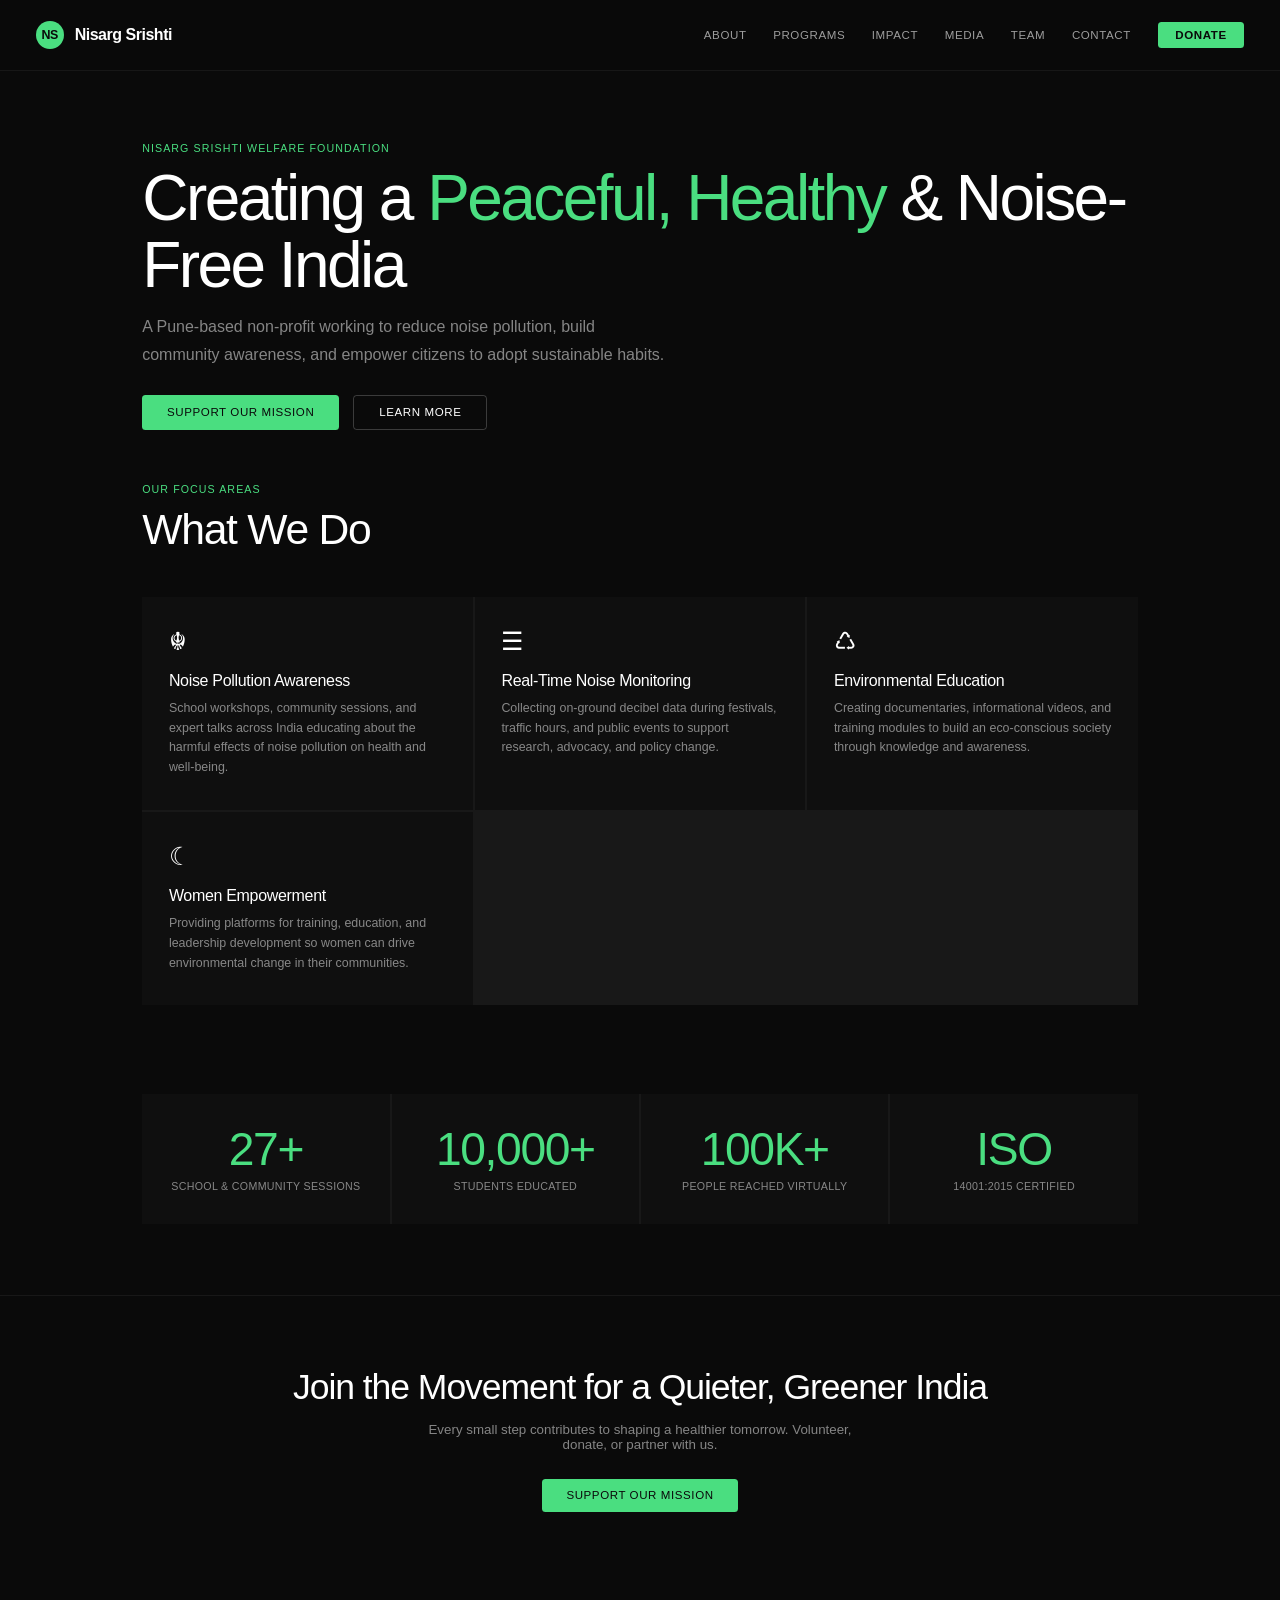
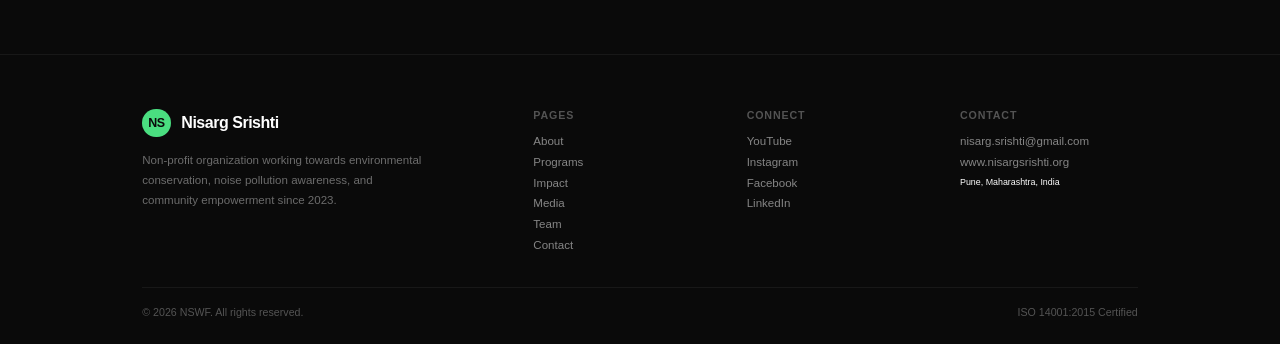
==== index.html @ 13176346 "Add files via upload" ====
<!DOCTYPE html>
<html lang="en">
<head>
<meta charset="utf-8">
<meta name="viewport" content="width=device-width, initial-scale=1, viewport-fit=cover">
<title>Nisarg Srishti Welfare Foundation | Home</title>
<link rel="stylesheet" href="css/style.css">
</head>
<body data-page="index.html">

<header class="header">
  <a href="index.html" class="header__logo">
    <div class="header__logo-icon">NS</div>
    <span>Nisarg Srishti</span>
  </a>
  <button class="header__menu-btn" id="menuToggle">&#9776;</button>
  <nav class="header__nav" id="mainNav">
    <a href="about.html">About</a>
    <a href="programs.html">Programs</a>
    <a href="impact.html">Impact</a>
    <a href="media.html">Media</a>
    <a href="team.html">Team</a>
    <a href="contact.html">Contact</a>
    <a href="https://www.nisargsrishti.org/donate" class="header__donate">Donate</a>
  </nav>
</header>

<main>
  <section class="page-header" style="padding-bottom:4rem;">
    <div class="container">
      <div class="page-header__label">Nisarg Srishti Welfare Foundation</div>
      <h1 class="page-header__title">Creating a <span class="text-green">Peaceful, Healthy</span> &amp; Noise-Free India</h1>
      <p class="page-header__desc" style="font-size:1.8rem;max-width:60rem;">A Pune-based non-profit working to reduce noise pollution, build community awareness, and empower citizens to adopt sustainable habits.</p>
      <div style="margin-top:3rem;display:flex;gap:1.6rem;flex-wrap:wrap;">
        <a href="https://www.nisargsrishti.org/donate" class="btn btn-primary">Support Our Mission</a>
        <a href="about.html" class="btn btn-outline">Learn More</a>
      </div>
    </div>
  </section>

  <section class="section" style="padding-top:2rem;">
    <div class="container">
      <div class="section__header">
        <div class="section__label">Our Focus Areas</div>
        <h2 class="section__title">What We Do</h2>
      </div>
      <div class="grid-2">
        <div class="card">
          <div class="card__icon">&#9772;</div>
          <h3 class="card__title">Noise Pollution Awareness</h3>
          <p class="card__desc">School workshops, community sessions, and expert talks across India educating about the harmful effects of noise pollution on health and well-being.</p>
        </div>
        <div class="card">
          <div class="card__icon">&#9776;</div>
          <h3 class="card__title">Real-Time Noise Monitoring</h3>
          <p class="card__desc">Collecting on-ground decibel data during festivals, traffic hours, and public events to support research, advocacy, and policy change.</p>
        </div>
        <div class="card">
          <div class="card__icon">&#9850;</div>
          <h3 class="card__title">Environmental Education</h3>
          <p class="card__desc">Creating documentaries, informational videos, and training modules to build an eco-conscious society through knowledge and awareness.</p>
        </div>
        <div class="card">
          <div class="card__icon">&#9790;</div>
          <h3 class="card__title">Women Empowerment</h3>
          <p class="card__desc">Providing platforms for training, education, and leadership development so women can drive environmental change in their communities.</p>
        </div>
      </div>
    </div>
  </section>

  <section class="section" style="padding-top:2rem;">
    <div class="container">
      <div class="stats">
        <div class="stat">
          <div class="stat__num">27+</div>
          <div class="stat__label">School &amp; Community Sessions</div>
        </div>
        <div class="stat">
          <div class="stat__num">10,000+</div>
          <div class="stat__label">Students Educated</div>
        </div>
        <div class="stat">
          <div class="stat__num">100K+</div>
          <div class="stat__label">People Reached Virtually</div>
        </div>
        <div class="stat">
          <div class="stat__num">ISO</div>
          <div class="stat__label">14001:2015 Certified</div>
        </div>
      </div>
    </div>
  </section>
</main>

<section class="cta">
  <div class="container">
    <h2 class="cta__title">Join the Movement for a Quieter, Greener India</h2>
    <p class="cta__desc">Every small step contributes to shaping a healthier tomorrow. Volunteer, donate, or partner with us.</p>
    <a href="https://www.nisargsrishti.org/donate" class="btn btn-primary">Support Our Mission</a>
  </div>
</section>

<footer class="footer">
  <div class="container">
    <div class="footer__grid">
      <div>
        <a href="index.html" class="header__logo" style="margin-bottom:0;">
          <div class="header__logo-icon">NS</div>
          <span>Nisarg Srishti</span>
        </a>
        <p class="footer__brand-desc">Non-profit organization working towards environmental conservation, noise pollution awareness, and community empowerment since 2023.</p>
      </div>
      <div>
        <h4 class="footer__heading">Pages</h4>
        <ul class="footer__links">
          <li><a href="about.html">About</a></li>
          <li><a href="programs.html">Programs</a></li>
          <li><a href="impact.html">Impact</a></li>
          <li><a href="media.html">Media</a></li>
          <li><a href="team.html">Team</a></li>
          <li><a href="contact.html">Contact</a></li>
        </ul>
      </div>
      <div>
        <h4 class="footer__heading">Connect</h4>
        <ul class="footer__links">
          <li><a href="https://www.youtube.com/@NisargSrishti" target="_blank">YouTube</a></li>
          <li><a href="https://www.instagram.com/nisargsrishtiwelfarefoundation" target="_blank">Instagram</a></li>
          <li><a href="https://www.facebook.com/people/Nisarg-Srishti-Welfare-Foundation/100095530412930/" target="_blank">Facebook</a></li>
          <li><a href="https://www.linkedin.com/in/nisarg-srishti-welfare-foundation-005600355/" target="_blank">LinkedIn</a></li>
        </ul>
      </div>
      <div>
        <h4 class="footer__heading">Contact</h4>
        <ul class="footer__links">
          <li><a href="mailto:nisarg.srishti@gmail.com">nisarg.srishti@gmail.com</a></li>
          <li><a href="https://www.nisargsrishti.org" target="_blank">www.nisargsrishti.org</a></li>
          <li>Pune, Maharashtra, India</li>
        </ul>
      </div>
    </div>
    <div class="footer__bottom">
      <span>&copy; 2026 NSWF. All rights reserved.</span>
      <span>ISO 14001:2015 Certified</span>
    </div>
  </div>
</footer>

<script src="js/main.js"></script>
</body>
</html>
---- css/style.css ----
*, *::before, *::after { margin: 0; padding: 0; box-sizing: border-box; }
html { background: #0a0a0a; color: #fff; font-family: -apple-system, BlinkMacSystemFont, "Segoe UI", Roboto, Helvetica, Arial, sans-serif; font-size: 10px; scroll-behavior: smooth; }
@media (min-width: 901px) { html { font-size: .6944444444vw; } }
body { background: #0a0a0a; color: #fff; min-height: 100dvh; overflow-x: clip; }

:root {
  --sideMargin: 4rem;
  --headerHeight: 8rem;
  --green: #4ade80;
  --greenDim: #22c55e;
  --bg: #0a0a0a;
  --bg2: #0f0f0f;
  --border: rgba(255,255,255,.06);
}
@media (max-width: 900px) { :root { --sideMargin: 2rem; --headerHeight: 6rem; } }

a { color: inherit; text-decoration: none; }
img { display: block; max-width: 100%; }
ul { list-style: none; }
.container { max-width: 120rem; margin: 0 auto; padding: 0 var(--sideMargin); }

/* Header */
.header { position: fixed; top: 0; left: 0; width: 100%; z-index: 100; height: var(--headerHeight); display: flex; align-items: center; justify-content: space-between; padding: 0 var(--sideMargin); background: rgba(10,10,10,.92); backdrop-filter: blur(12px); -webkit-backdrop-filter: blur(12px); border-bottom: 1px solid var(--border); }
.header__logo { display: flex; align-items: center; gap: 1.2rem; font-size: 1.8rem; font-weight: 600; letter-spacing: -.03em; }
.header__logo-icon { width: 3.2rem; height: 3.2rem; background: var(--green); border-radius: 50%; display: flex; align-items: center; justify-content: center; color: var(--bg); font-weight: 700; font-size: 1.4rem; flex-shrink: 0; }
.header__nav { display: flex; align-items: center; gap: 3rem; }
.header__nav a { font-size: 1.3rem; letter-spacing: .05em; text-transform: uppercase; color: rgba(255,255,255,.6); transition: color .3s; position: relative; }
.header__nav a:hover { color: #fff; }
.header__nav a.active { color: var(--green); }
.header__donate { background: var(--green); color: var(--bg) !important; padding: .8rem 2rem; border-radius: .4rem; font-weight: 600; }
.header__donate:hover { opacity: .85; color: var(--bg) !important; }
.header__menu-btn { display: none; background: none; border: none; color: #fff; font-size: 2.8rem; cursor: pointer; line-height: 1; padding: .4rem; }
@media (max-width: 900px) {
  .header__nav { display: none; position: fixed; top: var(--headerHeight); left: 0; width: 100%; background: rgba(10,10,10,.98); padding: 2rem var(--sideMargin); flex-direction: column; align-items: flex-start; gap: 2rem; }
  .header__nav.open { display: flex; }
  .header__menu-btn { display: block; }
}

/* Page Header */
.page-header { padding: calc(var(--headerHeight) + 8rem) 0 6rem; }
.page-header__label { font-size: 1.2rem; letter-spacing: .1em; text-transform: uppercase; color: var(--green); margin-bottom: 1.2rem; }
.page-header__title { font-size: clamp(3.6rem, 6vw, 7.2rem); font-weight: 300; letter-spacing: -.04em; line-height: 1.05; margin-bottom: 1.6rem; }
.page-header__desc { font-size: 1.6rem; line-height: 1.7; color: rgba(255,255,255,.5); max-width: 56rem; font-weight: 300; }

/* Sections */
.section { padding: 8rem 0; }
.section__header { margin-bottom: 5rem; }
.section__label { font-size: 1.2rem; letter-spacing: .1em; text-transform: uppercase; color: var(--green); margin-bottom: 1.2rem; }
.section__title { font-size: clamp(2.8rem, 4vw, 4.8rem); font-weight: 300; letter-spacing: -.03em; line-height: 1.1; margin-bottom: 1.6rem; }
.section__desc { font-size: 1.5rem; line-height: 1.7; color: rgba(255,255,255,.5); max-width: 56rem; font-weight: 300; }

/* Buttons */
.btn { display: inline-flex; align-items: center; gap: .8rem; padding: 1.2rem 2.8rem; border-radius: .4rem; font-size: 1.3rem; font-weight: 500; letter-spacing: .05em; text-transform: uppercase; border: none; cursor: pointer; transition: all .3s; }
.btn-primary { background: var(--green); color: var(--bg); }
.btn-primary:hover { opacity: .85; }
.btn-outline { background: transparent; color: #fff; border: 1px solid rgba(255,255,255,.2); }
.btn-outline:hover { border-color: #fff; }

/* Grids */
.grid-2 { display: grid; grid-template-columns: repeat(auto-fit, minmax(32rem, 1fr)); gap: 2px; background: var(--border); }
.grid-3 { display: grid; grid-template-columns: repeat(auto-fit, minmax(28rem, 1fr)); gap: 2px; background: var(--border); }
.grid-4 { display: grid; grid-template-columns: repeat(auto-fill, minmax(22rem, 1fr)); gap: 2px; background: var(--border); }

.card { background: var(--bg2); padding: 3.6rem 3rem; transition: background .3s; }
.card:hover { background: #161616; }
.card__num { font-size: 1.2rem; letter-spacing: .1em; color: rgba(255,255,255,.2); margin-bottom: 1.6rem; }
.card__icon { font-size: 2.8rem; margin-bottom: 2rem; line-height: 1; }
.card__title { font-size: 1.8rem; font-weight: 500; margin-bottom: 1rem; letter-spacing: -.02em; }
.card__desc { font-size: 1.4rem; line-height: 1.6; color: rgba(255,255,255,.5); font-weight: 300; }

/* Footer */
.footer { padding: 6rem 0 3rem; border-top: 1px solid var(--border); margin-top: 8rem; }
.footer__grid { display: grid; grid-template-columns: 2fr 1fr 1fr 1fr; gap: 4rem; margin-bottom: 4rem; }
.footer__brand-desc { font-size: 1.3rem; line-height: 1.7; color: rgba(255,255,255,.4); max-width: 32rem; margin-top: 1.6rem; font-weight: 300; }
.footer__heading { font-size: 1.2rem; letter-spacing: .08em; text-transform: uppercase; color: rgba(255,255,255,.3); margin-bottom: 1.6rem; }
.footer__links { display: flex; flex-direction: column; gap: 1rem; }
.footer__links a { font-size: 1.3rem; color: rgba(255,255,255,.5); transition: color .3s; }
.footer__links a:hover { color: #fff; }
.footer__bottom { border-top: 1px solid var(--border); padding-top: 2rem; display: flex; justify-content: space-between; align-items: center; font-size: 1.2rem; color: rgba(255,255,255,.3); flex-wrap: wrap; gap: 1rem; }
@media (max-width: 900px) { .footer__grid { grid-template-columns: 1fr 1fr; gap: 3rem; } }

/* Stats */
.stats { display: grid; grid-template-columns: repeat(auto-fit, minmax(16rem, 1fr)); gap: 2px; background: var(--border); }
.stat { background: var(--bg2); padding: 3.6rem 2rem; text-align: center; }
.stat__num { font-size: clamp(3.2rem, 4vw, 5.2rem); font-weight: 300; letter-spacing: -.03em; color: var(--green); line-height: 1; margin-bottom: .8rem; }
.stat__label { font-size: 1.2rem; color: rgba(255,255,255,.5); letter-spacing: .03em; text-transform: uppercase; }

/* Timeline */
.timeline { display: grid; gap: 2px; background: var(--border); }
.tl-item { background: var(--bg2); padding: 2.8rem 3rem; display: grid; grid-template-columns: 14rem 1fr; gap: 2rem; align-items: start; }
.tl-item__date { font-size: 1.2rem; letter-spacing: .08em; text-transform: uppercase; color: var(--green); padding-top: .4rem; }
.tl-item__title { font-size: 1.6rem; font-weight: 500; margin-bottom: .6rem; }
.tl-item__desc { font-size: 1.4rem; line-height: 1.6; color: rgba(255,255,255,.5); font-weight: 300; }
@media (max-width: 900px) { .tl-item { grid-template-columns: 1fr; gap: .8rem; } }

/* Team */
.team-card { background: var(--bg2); padding: 3rem 2rem; text-align: center; transition: background .3s; }
.team-card:hover { background: #161616; }
.team-card__avatar { width: 9rem; height: 9rem; border-radius: 50%; object-fit: cover; margin: 0 auto 1.6rem; display: block; background: #1a1a1a; }
.team-card__name { font-size: 1.5rem; font-weight: 500; margin-bottom: .4rem; }
.team-card__role { font-size: 1.2rem; color: rgba(255,255,255,.4); }

/* Gallery */
.gallery { display: grid; grid-template-columns: repeat(auto-fill, minmax(28rem, 1fr)); gap: .4rem; }
.gallery img { width: 100%; aspect-ratio: 16/10; object-fit: cover; transition: opacity .3s; cursor: pointer; }
.gallery img:hover { opacity: .8; }

/* Media coverage */
.media-card { background: var(--bg2); padding: 3rem; }
.media-card__outlet { font-size: 1.1rem; letter-spacing: .1em; text-transform: uppercase; color: var(--green); margin-bottom: .8rem; }
.media-card__title { font-size: 1.6rem; font-weight: 500; margin-bottom: .8rem; }
.media-card__desc { font-size: 1.3rem; line-height: 1.6; color: rgba(255,255,255,.5); font-weight: 300; }

/* CTA */
.cta { padding: 8rem 0; text-align: center; border-top: 1px solid var(--border); }
.cta__title { font-size: clamp(2.4rem, 3.5vw, 4rem); font-weight: 300; letter-spacing: -.03em; margin-bottom: 1.6rem; }
.cta__desc { font-size: 1.5rem; color: rgba(255,255,255,.5); max-width: 48rem; margin: 0 auto 3rem; font-weight: 300; }

/* Partners */
.partners { display: flex; flex-wrap: wrap; gap: 2px; background: var(--border); }
.partner { background: var(--bg2); padding: 2.8rem 3rem; flex: 1; min-width: 20rem; text-align: center; }
.partner__name { font-size: 1.5rem; font-weight: 500; }
.partner__type { font-size: 1.2rem; color: rgba(255,255,255,.4); margin-top: .6rem; }

/* Content page */
.content-wrap { max-width: 80rem; }
.content-wrap p { font-size: 1.5rem; line-height: 1.8; color: rgba(255,255,255,.6); margin-bottom: 1.6rem; font-weight: 300; }
.content-wrap h3 { font-size: 2rem; font-weight: 500; margin: 3rem 0 1rem; letter-spacing: -.02em; }
.content-wrap ul { margin: 1.6rem 0; padding-left: 2rem; }
.content-wrap ul li { font-size: 1.5rem; line-height: 1.8; color: rgba(255,255,255,.6); font-weight: 300; list-style: disc; }

/* Contact */
.contact-grid { display: grid; grid-template-columns: 1fr 1fr; gap: 4rem; }
.contact-info__item { margin-bottom: 3rem; }
.contact-info__label { font-size: 1.2rem; letter-spacing: .08em; text-transform: uppercase; color: rgba(255,255,255,.3); margin-bottom: .8rem; }
.contact-info__value { font-size: 1.6rem; font-weight: 400; }
.contact-info__value a { color: var(--green); }
.contact-form { display: flex; flex-direction: column; gap: 2rem; }
.contact-form input, .contact-form textarea { background: var(--bg2); border: 1px solid var(--border); padding: 1.4rem 1.6rem; font-size: 1.4rem; color: #fff; border-radius: .4rem; font-family: inherit; }
.contact-form input:focus, .contact-form textarea:focus { outline: none; border-color: var(--green); }
.contact-form textarea { min-height: 16rem; resize: vertical; }
@media (max-width: 900px) { .contact-grid { grid-template-columns: 1fr; } }

/* Utility */
.text-green { color: var(--green); }
.mt-4 { margin-top: 4rem; }
.mb-4 { margin-bottom: 4rem; }
</style>
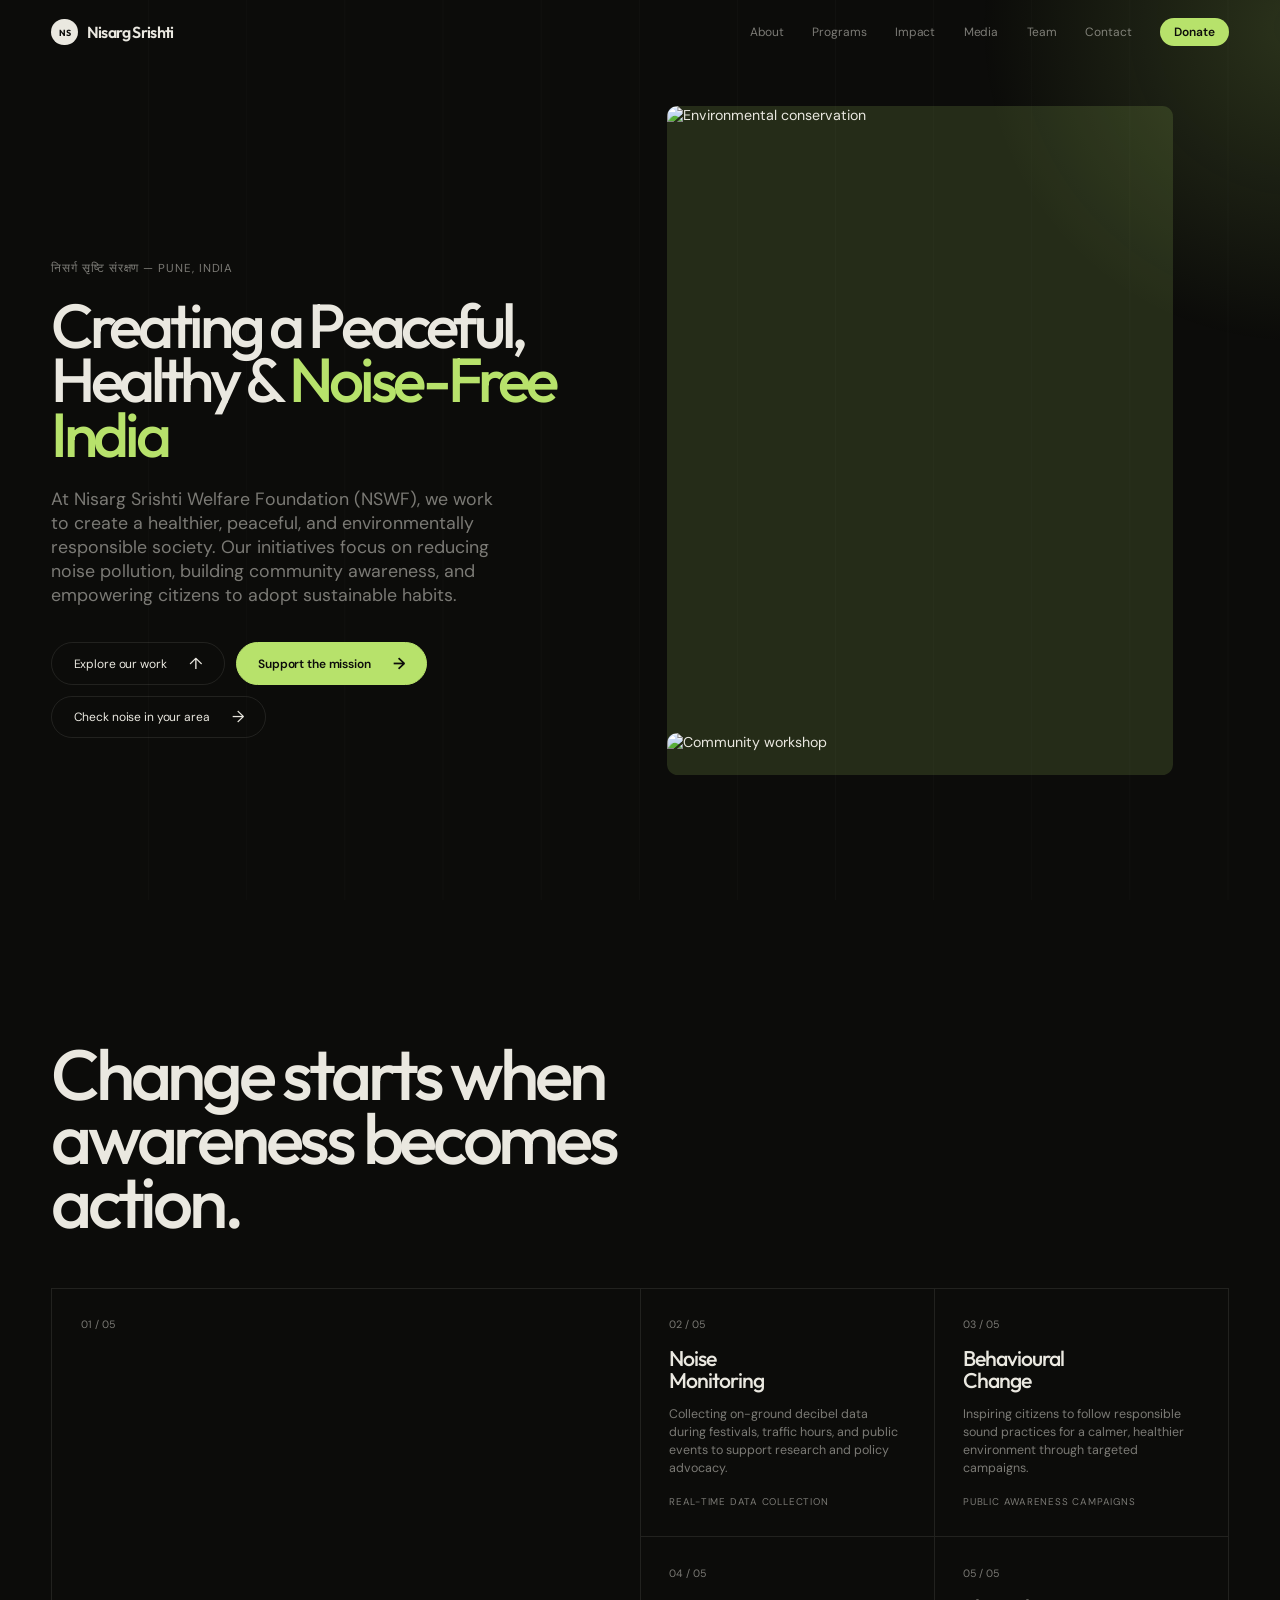
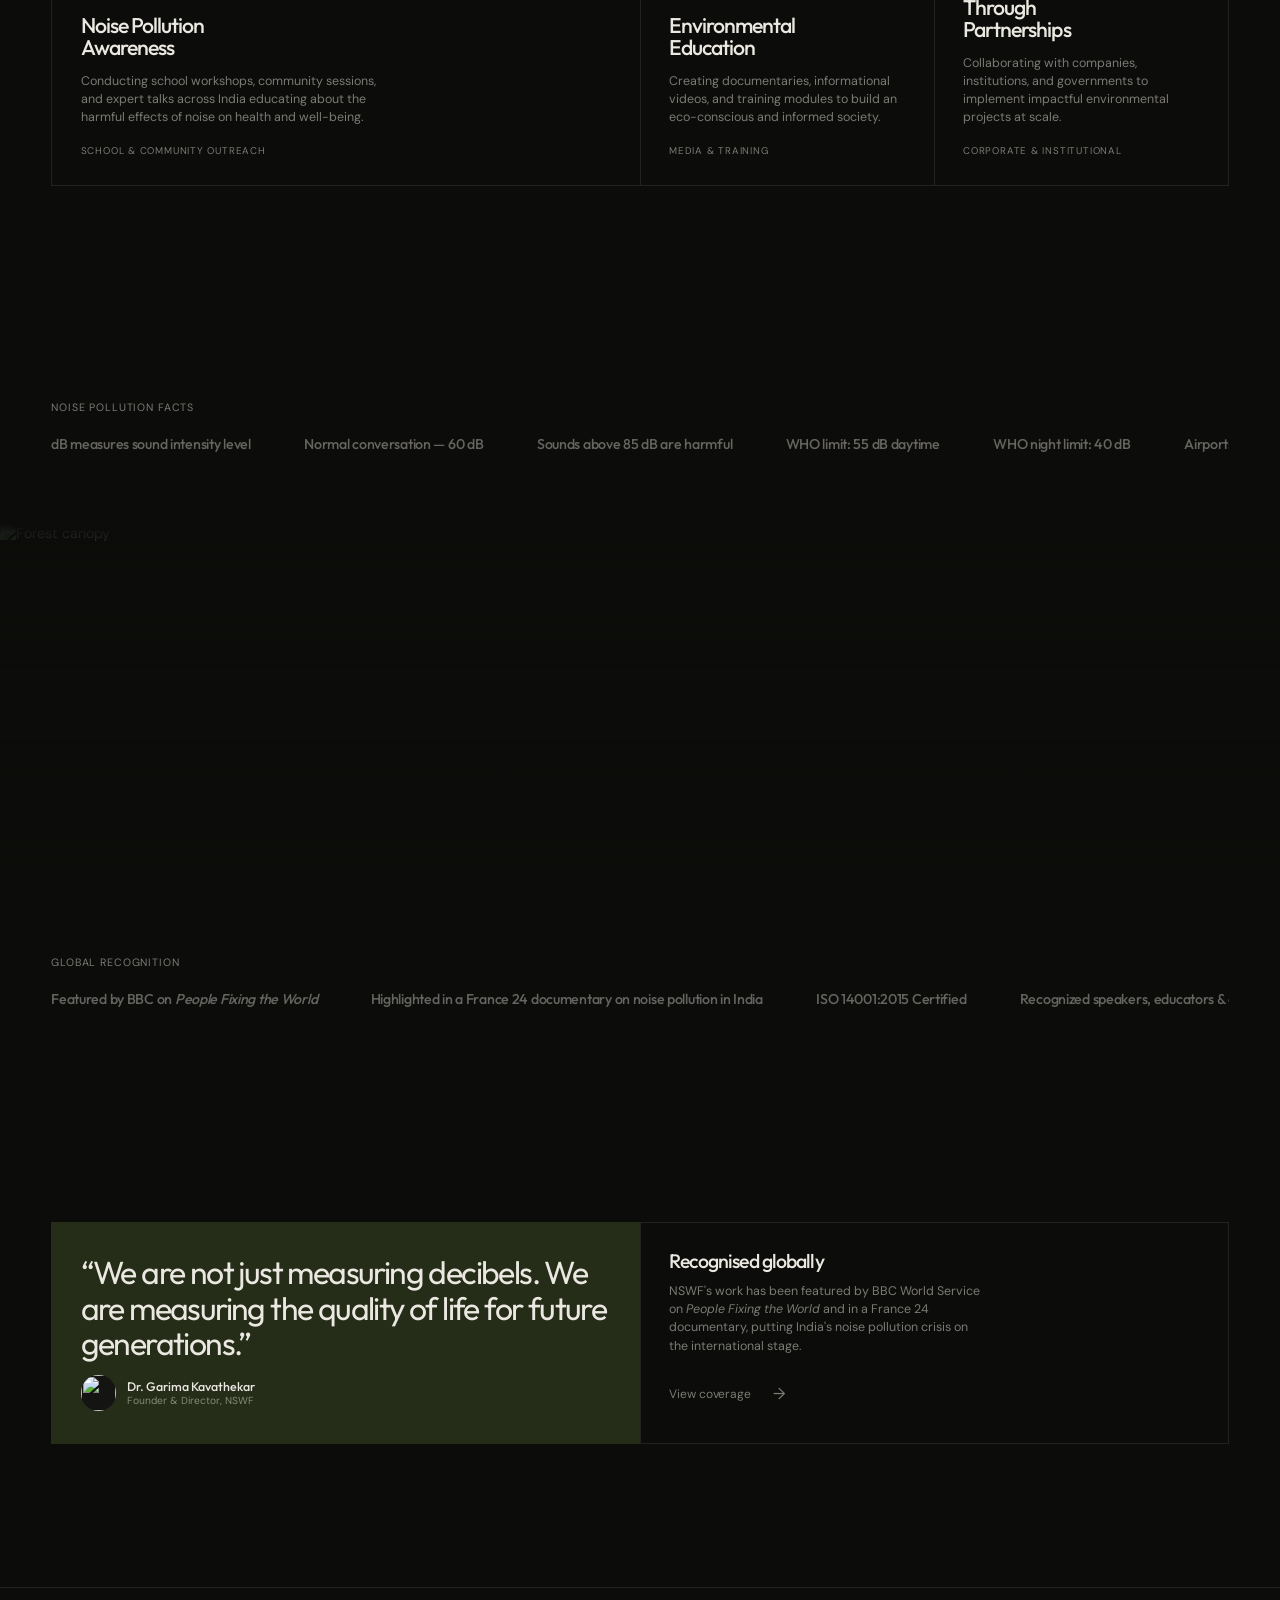
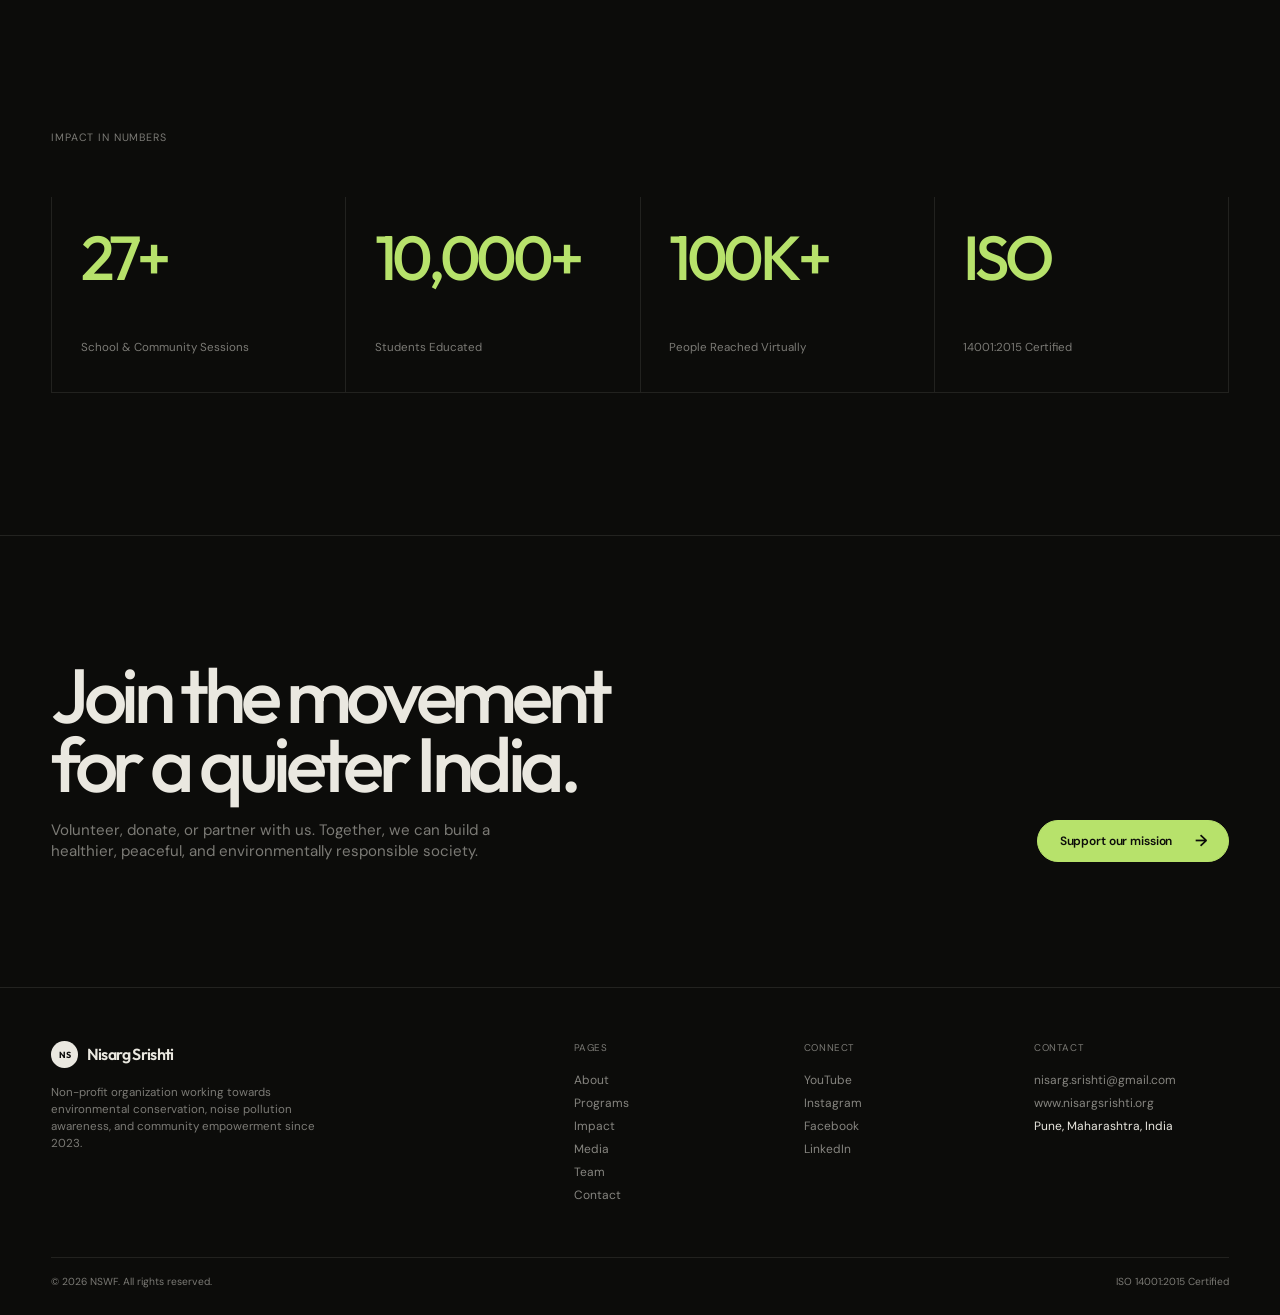
==== commit 9cf03ec2: "Add files via upload" ====
--- a/index.html
+++ b/index.html
@@ -3,18 +3,26 @@
 <head>
 <meta charset="utf-8">
 <meta name="viewport" content="width=device-width, initial-scale=1, viewport-fit=cover">
-<title>Nisarg Srishti Welfare Foundation | Home</title>
+<title>Nisarg Srishti Welfare Foundation | Environmental NGO, Pune</title>
+<meta name="description" content="Nisarg Srishti Welfare Foundation (NSWF) is a Pune-based NGO working on noise pollution awareness, environmental education, and community empowerment since 2023.">
+<meta property="og:title" content="Nisarg Srishti Welfare Foundation">
+<meta property="og:description" content="Building a quieter, healthier, and more sustainable India through awareness and community action.">
+<meta property="og:type" content="website">
+<meta property="og:url" content="https://www.nisargsrishti.org">
+<link rel="canonical" href="https://www.nisargsrishti.org">
+<link rel="icon" href="https://static.wixstatic.com/media/6ac590_f351625d501a41e4bb084857d1bbfb4f~mv2.jpeg/v1/fill/w_32,h_32,lg_1,usm_0.66_1.00_0.01/favicon.jpeg">
+<link rel="apple-touch-icon" href="https://static.wixstatic.com/media/6ac590_f351625d501a41e4bb084857d1bbfb4f~mv2.jpeg/v1/fill/w_180,h_180,lg_1,usm_0.66_1.00_0.01/favicon.jpeg">
 <link rel="stylesheet" href="css/style.css">
 </head>
 <body data-page="index.html">
 
-<header class="header">
-  <a href="index.html" class="header__logo">
-    <div class="header__logo-icon">NS</div>
+<header class="header" role="banner">
+  <a href="index.html" class="header__logo" aria-label="NSWF Home">
+    <div class="header__logo-icon" aria-hidden="true">NS</div>
     <span>Nisarg Srishti</span>
   </a>
-  <button class="header__menu-btn" id="menuToggle">&#9776;</button>
-  <nav class="header__nav" id="mainNav">
+  <button class="header__menu-btn" id="menuToggle" aria-expanded="false" aria-label="Toggle menu">Menu</button>
+  <nav class="header__nav" id="mainNav" role="navigation">
     <a href="about.html">About</a>
     <a href="programs.html">Programs</a>
     <a href="impact.html">Impact</a>
@@ -26,51 +34,138 @@
 </header>
 
 <main>
-  <section class="page-header" style="padding-bottom:4rem;">
-    <div class="container">
-      <div class="page-header__label">Nisarg Srishti Welfare Foundation</div>
-      <h1 class="page-header__title">Creating a <span class="text-green">Peaceful, Healthy</span> &amp; Noise-Free India</h1>
-      <p class="page-header__desc" style="font-size:1.8rem;max-width:60rem;">A Pune-based non-profit working to reduce noise pollution, build community awareness, and empower citizens to adopt sustainable habits.</p>
-      <div style="margin-top:3rem;display:flex;gap:1.6rem;flex-wrap:wrap;">
-        <a href="https://www.nisargsrishti.org/donate" class="btn btn-primary">Support Our Mission</a>
-        <a href="about.html" class="btn btn-outline">Learn More</a>
-      </div>
-    </div>
-  </section>
-
-  <section class="section" style="padding-top:2rem;">
+  <section class="hero">
+    <div class="hero__visual-glow" aria-hidden="true"></div>
+    <div class="container">
+      <div class="hero__content">
+        <div class="hero__label">&#2344;&#2367;&#2360;&#2352;&#2381;&#2327; &#2360;&#2371;&#2359;&#2381;&#2335;&#2367; &#2360;&#2306;&#2352;&#2325;&#2381;&#2359;&#2339; &mdash; Pune, India</div>
+        <h1 class="hero__title">Creating a Peaceful,<br>Healthy &amp; <span class="text-green">Noise-Free India</span></h1>
+        <p class="hero__desc">At Nisarg Srishti Welfare Foundation (NSWF), we work to create a healthier, peaceful, and environmentally responsible society. Our initiatives focus on reducing noise pollution, building community awareness, and empowering citizens to adopt sustainable habits.</p>
+        <div class="hero__actions">
+          <a href="about.html" class="btn btn-outline">Explore our work <span aria-hidden="true">&uarr;</span></a>
+          <a href="https://www.nisargsrishti.org/donate" class="btn btn-primary magnetic">Support the mission <span aria-hidden="true">&rarr;</span></a>
+          <a href="https://youlean.co/online-loudness-meter/" target="_blank" rel="noopener noreferrer" class="btn btn-outline">Check noise in your area <span aria-hidden="true">&rarr;</span></a>
+        </div>
+      </div>
+      <div class="hero__visual">
+        <div class="hero__visual-img img-reveal">
+          <div class="img-reveal__overlay"></div>
+          <img src="https://static.wixstatic.com/media/9c608a_a73bafa9b3c742c09de75f67cf89a158~mv2_d_3000_2000_s_2.jpg" alt="Environmental conservation" loading="eager">
+        </div>
+        <div class="hero__visual-accent img-reveal">
+          <div class="img-reveal__overlay"></div>
+          <img src="https://static.wixstatic.com/media/8444ab_b808c46a6c1a478881b823d05a927d73~mv2.jpg" alt="Community workshop" loading="eager">
+        </div>
+      </div>
+    </div>
+  </section>
+
+  <section class="section reveal">
     <div class="container">
       <div class="section__header">
-        <div class="section__label">Our Focus Areas</div>
-        <h2 class="section__title">What We Do</h2>
-      </div>
-      <div class="grid-2">
-        <div class="card">
-          <div class="card__icon">&#9772;</div>
-          <h3 class="card__title">Noise Pollution Awareness</h3>
-          <p class="card__desc">School workshops, community sessions, and expert talks across India educating about the harmful effects of noise pollution on health and well-being.</p>
-        </div>
-        <div class="card">
-          <div class="card__icon">&#9776;</div>
-          <h3 class="card__title">Real-Time Noise Monitoring</h3>
-          <p class="card__desc">Collecting on-ground decibel data during festivals, traffic hours, and public events to support research, advocacy, and policy change.</p>
-        </div>
-        <div class="card">
-          <div class="card__icon">&#9850;</div>
-          <h3 class="card__title">Environmental Education</h3>
-          <p class="card__desc">Creating documentaries, informational videos, and training modules to build an eco-conscious society through knowledge and awareness.</p>
-        </div>
-        <div class="card">
-          <div class="card__icon">&#9790;</div>
-          <h3 class="card__title">Women Empowerment</h3>
-          <p class="card__desc">Providing platforms for training, education, and leadership development so women can drive environmental change in their communities.</p>
-        </div>
-      </div>
-    </div>
-  </section>
-
-  <section class="section" style="padding-top:2rem;">
-    <div class="container">
+        <h2 class="section__title" style="max-width:88rem;">Change starts when<br>awareness becomes action.</h2>
+      </div>
+      <div class="bento">
+        <div class="bento__cell bento__cell--lg">
+          <div class="bento__num">01 / 05</div>
+          <h3 class="bento__title">Noise Pollution<br>Awareness</h3>
+          <p class="bento__desc">Conducting school workshops, community sessions, and expert talks across India educating about the harmful effects of noise on health and well-being.</p>
+          <div class="bento__meta">School &amp; community outreach</div>
+        </div>
+        <div class="bento__cell">
+          <div class="bento__num">02 / 05</div>
+          <h3 class="bento__title">Noise<br>Monitoring</h3>
+          <p class="bento__desc">Collecting on-ground decibel data during festivals, traffic hours, and public events to support research and policy advocacy.</p>
+          <div class="bento__meta">Real-time data collection</div>
+        </div>
+        <div class="bento__cell">
+          <div class="bento__num">03 / 05</div>
+          <h3 class="bento__title">Behavioural<br>Change</h3>
+          <p class="bento__desc">Inspiring citizens to follow responsible sound practices for a calmer, healthier environment through targeted campaigns.</p>
+          <div class="bento__meta">Public awareness campaigns</div>
+        </div>
+        <div class="bento__cell">
+          <div class="bento__num">04 / 05</div>
+          <h3 class="bento__title">Environmental<br>Education</h3>
+          <p class="bento__desc">Creating documentaries, informational videos, and training modules to build an eco-conscious and informed society.</p>
+          <div class="bento__meta">Media &amp; training</div>
+        </div>
+        <div class="bento__cell">
+          <div class="bento__num">05 / 05</div>
+          <h3 class="bento__title">Through<br>Partnerships</h3>
+          <p class="bento__desc">Collaborating with companies, institutions, and governments to implement impactful environmental projects at scale.</p>
+          <div class="bento__meta">Corporate &amp; institutional</div>
+        </div>
+      </div>
+    </div>
+  </section>
+
+  <section class="section--tight reveal">
+    <div class="container">
+      <div class="section__label" style="margin-bottom:2.4rem;">Noise pollution facts</div>
+      <div class="marquee">
+        <div class="marquee__track">
+          <span class="marquee__item">dB measures sound intensity level</span>
+          <span class="marquee__item">Normal conversation &mdash; 60 dB</span>
+          <span class="marquee__item">Sounds above 85 dB are harmful</span>
+          <span class="marquee__item">WHO limit: 55 dB daytime</span>
+          <span class="marquee__item">WHO night limit: 40 dB</span>
+          <span class="marquee__item">Airports often exceed 100 dB</span>
+          <span class="marquee__item">Headphones can reach 110 dB</span>
+          <span class="marquee__item">dB scale is logarithmic, not linear</span>
+          <span class="marquee__item">Prolonged 70+ dB causes hearing damage</span>
+        </div>
+      </div>
+    </div>
+  </section>
+
+  <div class="section-divider reveal">
+    <img src="https://static.wixstatic.com/media/8444ab_c3c73a661b484b3da23c72e4b6ac582e~mv2.jpg" alt="Forest canopy" loading="lazy">
+  </div>
+
+  <section class="section--tight reveal">
+    <div class="container">
+      <div class="section__label" style="margin-bottom:2.4rem;">Global recognition</div>
+      <div class="marquee">
+        <div class="marquee__track">
+          <span class="marquee__item">Featured by BBC on <em>People Fixing the World</em></span>
+          <span class="marquee__item">Highlighted in a France 24 documentary on noise pollution in India</span>
+          <span class="marquee__item">ISO 14001:2015 Certified</span>
+          <span class="marquee__item">Recognized speakers, educators &amp; environmental leaders</span>
+        </div>
+      </div>
+    </div>
+  </section>
+
+  <section class="section reveal">
+    <div class="container">
+      <div class="card-grid card-grid--2" style="border:0;">
+        <div class="card" style="border-left:1px solid var(--line);border-top:1px solid var(--line);min-height:20rem;justify-content:center;background:var(--green-dim);border-color:transparent;">
+          <p style="font-family:'Outfit',sans-serif;font-size:clamp(2rem,3.2vw,3.6rem);letter-spacing:-.05em;line-height:1.1;margin-bottom:1.6rem;">&ldquo;We are not just measuring decibels. We are measuring the quality of life for future generations.&rdquo;</p>
+          <div style="display:flex;align-items:center;gap:1.2rem;">
+            <div style="width:4rem;height:4rem;border-radius:50%;overflow:hidden;background:var(--panel);flex-shrink:0;">
+              <img src="https://static.wixstatic.com/media/6ac590_4e4e6664c1784a00821283a2041f4b80~mv2.jpg" alt="" style="width:100%;height:100%;object-fit:cover;">
+            </div>
+            <div>
+              <div style="font-family:'Outfit',sans-serif;font-size:1.4rem;font-weight:500;">Dr. Garima Kavathekar</div>
+              <div style="font-size:1.15rem;color:var(--muted);">Founder &amp; Director, NSWF</div>
+            </div>
+          </div>
+        </div>
+        <div class="card" style="border-left:1px solid var(--line);border-top:1px solid var(--line);min-height:20rem;justify-content:center;">
+          <h3 class="card__title">Recognised globally</h3>
+          <p class="card__desc">NSWF's work has been featured by BBC World Service on <em>People Fixing the World</em> and in a France 24 documentary, putting India's noise pollution crisis on the international stage.</p>
+          <a href="media.html" class="btn btn-ghost" style="margin-top:2rem;align-self:flex-start;padding:0;border:0;">View coverage <span aria-hidden="true">&rarr;</span></a>
+        </div>
+      </div>
+    </div>
+  </section>
+
+  <section class="section reveal" style="border-top:1px solid var(--line);">
+    <div class="container">
+      <div class="section__header">
+        <div class="section__label">Impact in numbers</div>
+      </div>
       <div class="stats">
         <div class="stat">
           <div class="stat__num">27+</div>
@@ -93,11 +188,13 @@
   </section>
 </main>
 
-<section class="cta">
+<section class="cta reveal">
   <div class="container">
-    <h2 class="cta__title">Join the Movement for a Quieter, Greener India</h2>
-    <p class="cta__desc">Every small step contributes to shaping a healthier tomorrow. Volunteer, donate, or partner with us.</p>
-    <a href="https://www.nisargsrishti.org/donate" class="btn btn-primary">Support Our Mission</a>
+    <div>
+      <h2 class="cta__title">Join the movement<br>for a quieter India.</h2>
+      <p class="cta__desc">Volunteer, donate, or partner with us. Together, we can build a healthier, peaceful, and environmentally responsible society.</p>
+    </div>
+    <a href="https://www.nisargsrishti.org/donate" class="btn btn-primary magnetic">Support our mission <span aria-hidden="true">&rarr;</span></a>
   </div>
 </section>
 
@@ -106,7 +203,7 @@
     <div class="footer__grid">
       <div>
         <a href="index.html" class="header__logo" style="margin-bottom:0;">
-          <div class="header__logo-icon">NS</div>
+          <div class="header__logo-icon" aria-hidden="true">NS</div>
           <span>Nisarg Srishti</span>
         </a>
         <p class="footer__brand-desc">Non-profit organization working towards environmental conservation, noise pollution awareness, and community empowerment since 2023.</p>
@@ -125,17 +222,17 @@
       <div>
         <h4 class="footer__heading">Connect</h4>
         <ul class="footer__links">
-          <li><a href="https://www.youtube.com/@NisargSrishti" target="_blank">YouTube</a></li>
-          <li><a href="https://www.instagram.com/nisargsrishtiwelfarefoundation" target="_blank">Instagram</a></li>
-          <li><a href="https://www.facebook.com/people/Nisarg-Srishti-Welfare-Foundation/100095530412930/" target="_blank">Facebook</a></li>
-          <li><a href="https://www.linkedin.com/in/nisarg-srishti-welfare-foundation-005600355/" target="_blank">LinkedIn</a></li>
+          <li><a href="https://www.youtube.com/@NisargSrishti" target="_blank" rel="noopener noreferrer">YouTube</a></li>
+          <li><a href="https://www.instagram.com/nisargsrishtiwelfarefoundation" target="_blank" rel="noopener noreferrer">Instagram</a></li>
+          <li><a href="https://www.facebook.com/people/Nisarg-Srishti-Welfare-Foundation/100095530412930/" target="_blank" rel="noopener noreferrer">Facebook</a></li>
+          <li><a href="https://www.linkedin.com/in/nisarg-srishti-welfare-foundation-005600355/" target="_blank" rel="noopener noreferrer">LinkedIn</a></li>
         </ul>
       </div>
       <div>
         <h4 class="footer__heading">Contact</h4>
         <ul class="footer__links">
           <li><a href="mailto:nisarg.srishti@gmail.com">nisarg.srishti@gmail.com</a></li>
-          <li><a href="https://www.nisargsrishti.org" target="_blank">www.nisargsrishti.org</a></li>
+          <li><a href="https://www.nisargsrishti.org" target="_blank" rel="noopener noreferrer">www.nisargsrishti.org</a></li>
           <li>Pune, Maharashtra, India</li>
         </ul>
       </div>
@@ -147,6 +244,15 @@
   </div>
 </footer>
 
+<button class="scroll-top" id="scrollTop" aria-label="Scroll to top">&uarr;</button>
+
+<div class="lightbox" id="lightbox" role="dialog" aria-label="Image viewer">
+  <button class="lightbox__close" aria-label="Close">&times;</button>
+  <img src="" alt="">
+</div>
+
+<script src="https://cdnjs.cloudflare.com/ajax/libs/gsap/3.12.5/gsap.min.js"></script>
+<script src="https://cdnjs.cloudflare.com/ajax/libs/gsap/3.12.5/ScrollTrigger.min.js"></script>
 <script src="js/main.js"></script>
 </body>
 </html>
--- a/css/style.css
+++ b/css/style.css
@@ -1,148 +1,137 @@
-*, *::before, *::after { margin: 0; padding: 0; box-sizing: border-box; }
-html { background: #0a0a0a; color: #fff; font-family: -apple-system, BlinkMacSystemFont, "Segoe UI", Roboto, Helvetica, Arial, sans-serif; font-size: 10px; scroll-behavior: smooth; }
-@media (min-width: 901px) { html { font-size: .6944444444vw; } }
-body { background: #0a0a0a; color: #fff; min-height: 100dvh; overflow-x: clip; }
+@import url('https://fonts.googleapis.com/css2?family=Outfit:wght@200..700&family=DM+Sans:ital,opsz,wght@0,9..40,300..700;1,9..40,300..700&display=swap');
 
-:root {
-  --sideMargin: 4rem;
-  --headerHeight: 8rem;
-  --green: #4ade80;
-  --greenDim: #22c55e;
-  --bg: #0a0a0a;
-  --bg2: #0f0f0f;
-  --border: rgba(255,255,255,.06);
-}
-@media (max-width: 900px) { :root { --sideMargin: 2rem; --headerHeight: 6rem; } }
+*,*::before,*::after{box-sizing:border-box;margin:0;padding:0}
+:root{--bg:#0c0c0a;--panel:#141412;--ink:#eae8e0;--muted:rgba(234,232,224,.5);--line:rgba(234,232,224,.1);--green:#b7e26b;--green-dim:rgba(183,226,107,.15);--sideMargin:clamp(1.6rem,4vw,6rem);--headerH:7.2rem;--ease:cubic-bezier(.22,1,.36,1);--ease-hover:cubic-bezier(.4,0,.2,1);--radius:1.2rem}
+html{background:var(--bg);color:var(--ink);font-family:"DM Sans",Arial,sans-serif;font-size:10px;scroll-behavior:smooth}
+@media(min-width:901px){html{font-size:.6944444444vw}}
+body{background:var(--bg);color:var(--ink);font-size:1.6rem;min-height:100dvh;overflow-x:clip}
+body::before{background:linear-gradient(90deg,transparent calc(100% - 1px),rgba(255,255,255,.025) 1px);background-size:calc((100vw - var(--sideMargin)*2)/12) 100%;content:"";inset:0 var(--sideMargin);pointer-events:none;position:fixed;z-index:0}
+a{color:inherit;text-decoration:none}img{display:block;max-width:100%}ul{list-style:none}button,input,textarea{font:inherit}.container{margin:0 auto;max-width:144rem;padding:0 var(--sideMargin);position:relative;z-index:1}
+h1,h2,h3,h4,h5,h6{font-family:"Outfit",sans-serif;font-weight:500;letter-spacing:-.04em}
 
-a { color: inherit; text-decoration: none; }
-img { display: block; max-width: 100%; }
-ul { list-style: none; }
-.container { max-width: 120rem; margin: 0 auto; padding: 0 var(--sideMargin); }
+/* ── Glass navigation ── */
+.header{align-items:center;background:transparent;display:flex;height:var(--headerH);justify-content:space-between;left:0;padding:0 var(--sideMargin);position:fixed;top:0;transition:background .2s var(--ease),backdrop-filter .2s var(--ease),border-color .2s var(--ease);width:100%;z-index:100}
+.header.scrolled{backdrop-filter:blur(24px) saturate(1.4);background:rgba(12,12,10,.78);border-bottom:1px solid var(--line)}
+.header__logo{align-items:center;display:flex;font-family:"Outfit",sans-serif;font-size:1.8rem;font-weight:600;gap:1rem;letter-spacing:-.04em}.header__logo-icon{align-items:center;background:var(--ink);border-radius:50%;color:var(--bg);display:flex;font-size:1rem;font-weight:700;height:3rem;justify-content:center;transition:background .25s var(--ease-hover),transform .4s var(--ease-hover);width:3rem}.header__logo:hover .header__logo-icon{background:var(--green);transform:rotate(20deg) scale(1.08)}
+.header__nav{align-items:center;display:flex;gap:3.2rem}.header__nav a{font-size:1.35rem;letter-spacing:-.01em;opacity:.5;position:relative;transition:opacity .2s var(--ease)}.header__nav a.active{opacity:1}.header__nav a.active::after{background:var(--green);border-radius:50%;content:"";height:.4rem;left:50%;position:absolute;top:calc(50% + 1.1rem);transform:translateX(-50%);width:.4rem}.header__donate{background:var(--green);border:0;border-radius:100vmax;color:var(--bg)!important;font-weight:600;opacity:1!important;padding:.7rem 1.6rem;transition:background .16s var(--ease),color .16s var(--ease),transform .16s var(--ease)}.header__donate:active{transform:scale(.97)}.header__menu-btn{background:none;border:0;color:var(--ink);cursor:pointer;display:none;font-size:0}.header__menu-btn::before{content:"Menu";font-family:"Outfit",sans-serif;font-size:1.4rem;letter-spacing:-.02em}
 
-/* Header */
-.header { position: fixed; top: 0; left: 0; width: 100%; z-index: 100; height: var(--headerHeight); display: flex; align-items: center; justify-content: space-between; padding: 0 var(--sideMargin); background: rgba(10,10,10,.92); backdrop-filter: blur(12px); -webkit-backdrop-filter: blur(12px); border-bottom: 1px solid var(--border); }
-.header__logo { display: flex; align-items: center; gap: 1.2rem; font-size: 1.8rem; font-weight: 600; letter-spacing: -.03em; }
-.header__logo-icon { width: 3.2rem; height: 3.2rem; background: var(--green); border-radius: 50%; display: flex; align-items: center; justify-content: center; color: var(--bg); font-weight: 700; font-size: 1.4rem; flex-shrink: 0; }
-.header__nav { display: flex; align-items: center; gap: 3rem; }
-.header__nav a { font-size: 1.3rem; letter-spacing: .05em; text-transform: uppercase; color: rgba(255,255,255,.6); transition: color .3s; position: relative; }
-.header__nav a:hover { color: #fff; }
-.header__nav a.active { color: var(--green); }
-.header__donate { background: var(--green); color: var(--bg) !important; padding: .8rem 2rem; border-radius: .4rem; font-weight: 600; }
-.header__donate:hover { opacity: .85; color: var(--bg) !important; }
-.header__menu-btn { display: none; background: none; border: none; color: #fff; font-size: 2.8rem; cursor: pointer; line-height: 1; padding: .4rem; }
-@media (max-width: 900px) {
-  .header__nav { display: none; position: fixed; top: var(--headerHeight); left: 0; width: 100%; background: rgba(10,10,10,.98); padding: 2rem var(--sideMargin); flex-direction: column; align-items: flex-start; gap: 2rem; }
-  .header__nav.open { display: flex; }
-  .header__menu-btn { display: block; }
+/* ── Page headers ── */
+.page-header{align-items:flex-end;display:flex;min-height:80vh;min-height:80dvh;padding:calc(var(--headerH) + 6rem) 0 8rem;position:relative;overflow:hidden}
+.page-header__bg{inset:0;position:absolute;z-index:0}.page-header__bg img{height:100%;object-fit:cover;width:100%}.page-header__bg::after{background:radial-gradient(ellipse 80% 60% at 30% 40%,transparent 0%,var(--bg) 100%);content:"";inset:0;position:absolute}.page-header__label{color:var(--muted);font-family:"DM Sans",sans-serif;font-size:1.3rem;font-weight:400;letter-spacing:.06em;margin-bottom:2rem;text-transform:uppercase}.page-header__title{font-size:clamp(4.8rem,8vw,11rem);font-weight:500;letter-spacing:-.07em;line-height:.85;margin-bottom:3rem;max-width:1100px}.page-header__desc{color:var(--muted);font-size:clamp(1.6rem,2vw,2.2rem);font-weight:400;letter-spacing:-.02em;line-height:1.3;max-width:56rem}.text-green{color:var(--green)}
+
+/* ── Hero (Artistic Asymmetry) ── */
+.hero{min-height:100dvh;overflow:hidden;padding:var(--headerH) 0 0;position:relative}.hero .container{height:100%;display:grid;grid-template-columns:1fr 1fr;gap:6rem;align-items:center;min-height:calc(100dvh - var(--headerH))}.hero__content{padding-top:4rem}.hero__label{color:var(--muted);font-size:1.3rem;letter-spacing:.08em;margin-bottom:2.4rem;text-transform:uppercase}.hero__title{font-size:clamp(4rem,6vw,7rem);font-weight:500;letter-spacing:-.07em;line-height:.88;margin-bottom:2.8rem;max-width:90%}.hero__desc{color:var(--muted);font-size:clamp(1.5rem,1.8vw,2rem);line-height:1.35;margin-bottom:4rem;max-width:50rem}.hero__actions{display:flex;gap:1.2rem;flex-wrap:wrap}.hero__visual{position:relative;height:100%;min-height:50rem;width:100%}.hero__visual-img{background:var(--green-dim);border-radius:var(--radius);height:80%;overflow:hidden;position:absolute;right:0;top:5%;width:90%}.hero__visual-img img{height:100%;object-fit:cover;width:100%}.hero__visual-accent{border-radius:var(--radius);bottom:0;height:45%;left:0;overflow:hidden;position:absolute;width:55%;z-index:2}.hero__visual-accent img{height:100%;object-fit:cover;width:100%}.hero__visual-glow{background:radial-gradient(circle at 70% 30%,rgba(183,226,107,.18),transparent 60%);height:60rem;pointer-events:none;position:absolute;right:-20rem;top:-15rem;width:60rem}
+
+/* ── Editorial sections ── */
+.section{padding:clamp(8rem,12vw,16rem) 0}.section--tight{padding:clamp(4rem,6vw,8rem) 0}.section__header{margin-bottom:6rem;max-width:80rem}.section__label{color:var(--muted);font-family:"DM Sans",sans-serif;font-size:1.2rem;letter-spacing:.08em;margin-bottom:1.6rem;text-transform:uppercase}.section__title{font-size:clamp(3.6rem,5.6vw,8rem);font-weight:500;letter-spacing:-.06em;line-height:.9;margin-bottom:2rem}.section__desc{color:var(--muted);font-size:1.7rem;line-height:1.4;max-width:60rem}
+
+/* ── Gapless Bento Grid ── */
+.bento{display:grid;grid-auto-flow:dense;grid-template-columns:repeat(4,1fr);gap:0;border-left:1px solid var(--line);border-top:1px solid var(--line)}.bento__cell{background:transparent;border-bottom:1px solid var(--line);border-right:1px solid var(--line);display:flex;flex-direction:column;padding:3.2rem;position:relative;transition:background .25s var(--ease-hover),color .25s var(--ease-hover);min-height:28rem}.bento__cell--lg{grid-column:span 2;grid-row:span 2;min-height:44rem}.bento__cell--wide{grid-column:span 2}.bento__cell--tall{grid-row:span 2}.bento__num{color:var(--muted);font-family:"DM Sans",sans-serif;font-size:1.2rem;margin-bottom:auto;transition:color .25s}.bento__icon{font-size:2.8rem;margin-bottom:auto;transition:color .25s}.bento__title{font-family:"Outfit",sans-serif;font-size:2.4rem;font-weight:500;letter-spacing:-.045em;line-height:1.05;margin-bottom:1.4rem}.bento__desc{color:var(--muted);font-size:1.4rem;line-height:1.45;max-width:34rem;transition:color .25s}.bento__meta{color:var(--muted);font-family:"DM Sans",sans-serif;font-size:1.1rem;letter-spacing:.08em;margin-top:2rem;text-transform:uppercase;transition:color .25s}
+
+/* ── Cards ── */
+.card-grid{display:grid;grid-template-columns:repeat(3,1fr);gap:0;border-left:1px solid var(--line);border-top:1px solid var(--line)}.card-grid--2{grid-template-columns:repeat(2,1fr)}.card-grid--4{grid-template-columns:repeat(4,1fr)}.card{background:transparent;border-bottom:1px solid var(--line);border-right:1px solid var(--line);display:flex;flex-direction:column;padding:3.2rem;position:relative;transition:background .25s var(--ease-hover),color .25s var(--ease-hover),transform .25s var(--ease-hover);min-height:28rem;overflow:hidden}.card__num{color:var(--muted);font-family:"DM Sans",sans-serif;font-size:1.2rem;margin-bottom:auto;transition:color .25s}.card__icon{font-size:2.6rem;margin-bottom:auto;transition:color .25s}.card__title{font-family:"Outfit",sans-serif;font-size:2.2rem;font-weight:500;letter-spacing:-.045em;line-height:1.05;margin-bottom:1.2rem}.card__desc{color:var(--muted);font-size:1.4rem;line-height:1.45;max-width:36rem;transition:color .25s}.card__meta{color:var(--muted);font-family:"DM Sans",sans-serif;font-size:1.1rem;letter-spacing:.06em;margin-top:2rem;text-transform:uppercase;transition:color .25s}
+
+/* ── Buttons ── */
+.btn{align-items:center;border:1px solid var(--line);border-radius:100vmax;cursor:pointer;display:inline-flex;font-family:"DM Sans",sans-serif;font-size:1.35rem;gap:2.5rem;justify-content:space-between;letter-spacing:-.01em;min-height:4.8rem;padding:0 2.4rem;transition:background .16s var(--ease),color .16s var(--ease),border-color .16s var(--ease),transform .16s var(--ease)}.btn:active{transform:scale(.97)}.btn span{font-size:1.8rem;transition:transform .16s var(--ease)}.btn:hover span{transform:translateX(3px)}.btn-primary{background:var(--green);border-color:var(--green);color:var(--bg);font-weight:600}.btn-primary:active{background:var(--green);transform:scale(.97)}.btn-outline{border-color:var(--line);color:var(--ink)}.btn-ghost{border-color:transparent;color:var(--muted)}
+
+/* ── Stats ── */
+.stats{display:grid;grid-template-columns:repeat(4,1fr);border-left:1px solid var(--line)}.stat{border-bottom:1px solid var(--line);border-right:1px solid var(--line);min-height:22rem;padding:3.2rem}.stat__num{color:var(--green);font-family:"Outfit",sans-serif;font-size:clamp(4rem,5vw,7rem);font-weight:500;letter-spacing:-.07em;line-height:1;margin-bottom:6rem}.stat__label{color:var(--muted);font-size:1.3rem;line-height:1.2}
+
+/* ── Timeline ── */
+.timeline{border-top:1px solid var(--line)}.tl-item{border-bottom:1px solid var(--line);display:grid;gap:3rem;grid-template-columns:16rem 1fr;padding:3.2rem 0;transition:background .2s var(--ease-hover)}.tl-item__date{color:var(--green);font-family:"DM Sans",sans-serif;font-size:1.2rem;letter-spacing:.02em}.tl-item__title{font-family:"Outfit",sans-serif;font-size:2rem;font-weight:500;letter-spacing:-.03em;margin-bottom:.6rem}.tl-item__desc{color:var(--muted);font-size:1.45rem;line-height:1.45}
+
+/* ── Gallery ── */
+.gallery{display:grid;gap:1.2rem;grid-template-columns:repeat(3,1fr)}.gallery img{aspect-ratio:4/3;border-radius:var(--radius);filter:saturate(.6) brightness(.85);object-fit:cover;transition:filter .25s var(--ease-hover),transform .3s var(--ease-hover);width:100%}.gallery__item{overflow:hidden;border-radius:var(--radius);position:relative}.gallery__item-tall{grid-row:span 2}.gallery__item-tall img{aspect-ratio:4/5;height:100%}
+
+/* ── Team ── */
+.team-grid{display:grid;grid-template-columns:repeat(3,1fr);gap:0;border-left:1px solid var(--line);border-top:1px solid var(--line)}.team-card{border-bottom:1px solid var(--line);border-right:1px solid var(--line);padding:3rem;transition:background .25s var(--ease-hover);overflow:hidden}.team-card__img{aspect-ratio:1;background:var(--panel);border-radius:var(--radius);margin-bottom:2.4rem;overflow:hidden;width:100%}.team-card__img img{height:100%;object-fit:cover;transition:transform .4s var(--ease-hover);width:100%}.team-card__name{font-family:"Outfit",sans-serif;font-size:1.8rem;font-weight:500;letter-spacing:-.03em;margin-bottom:.3rem}.team-card__role{color:var(--green);font-size:1.2rem;margin-bottom:1rem}.team-card__bio{color:var(--muted);font-size:1.35rem;line-height:1.4}
+
+/* ── Media card ── */
+.media-card{border-bottom:1px solid var(--line);border-right:1px solid var(--line);min-height:32rem;padding:3rem;transition:background .25s var(--ease-hover),color .25s var(--ease-hover);display:flex;flex-direction:column}.media-card__media{aspect-ratio:16/9;background:var(--panel);border-radius:var(--radius);display:flex;align-items:center;justify-content:center;font-family:"Outfit",sans-serif;font-size:2rem;font-weight:600;color:var(--green);margin-bottom:1.6rem;overflow:hidden;transition:background .25s var(--ease-hover)}.media-card__outlet{color:var(--muted);font-family:"DM Sans",sans-serif;font-size:1.1rem;letter-spacing:.06em;margin-bottom:auto;text-transform:uppercase;transition:color .25s}.media-card__title{font-family:"Outfit",sans-serif;font-size:2rem;font-weight:500;letter-spacing:-.04em;line-height:1.1;margin-bottom:1.2rem}.media-card__desc{color:var(--muted);font-size:1.35rem;line-height:1.4;transition:color .25s}
+
+/* ── Content ── */
+.content-wrap{max-width:72rem}.content-wrap p,.content-wrap li{color:var(--muted);font-size:1.7rem;line-height:1.55;margin-bottom:2rem}.content-wrap h3{font-family:"Outfit",sans-serif;font-size:3.2rem;font-weight:500;letter-spacing:-.05em;line-height:1;margin:5rem 0 1.6rem}.content-wrap h4{font-family:"Outfit",sans-serif;font-size:2rem;font-weight:500;letter-spacing:-.03em;margin:3rem 0 1rem}.content-wrap ul{padding-left:2rem}.content-wrap li{list-style:disc}
+
+/* ── Contact ── */
+.contact-grid{display:grid;gap:8rem;grid-template-columns:5fr 7fr}.contact-info__item{border-top:1px solid var(--line);padding:2rem 0 3.5rem}.contact-info__label{color:var(--muted);font-family:"DM Sans",sans-serif;font-size:1.2rem;margin-bottom:1rem;letter-spacing:.04em;text-transform:uppercase}.contact-info__value{font-family:"Outfit",sans-serif;font-size:2rem;font-weight:400;letter-spacing:-.03em}.contact-form{display:flex;flex-direction:column;gap:2.4rem}.contact-form__group label{color:var(--muted);display:block;font-family:"DM Sans",sans-serif;font-size:1.2rem;letter-spacing:.04em;margin-bottom:.8rem;text-transform:uppercase}.contact-form input,.contact-form textarea{background:transparent;border:0;border-bottom:1px solid var(--line);border-radius:0;color:var(--ink);font-family:"DM Sans",sans-serif;font-size:1.8rem;outline:0;padding:1rem 0 1.5rem;transition:border-color .2s var(--ease);width:100%}.contact-form input:focus,.contact-form textarea:focus{border-color:var(--green)}.contact-form textarea{min-height:12rem;resize:vertical}.contact-form__feedback{background:var(--green);border-radius:var(--radius);color:var(--bg);font-size:1.4rem;padding:1.6rem 2rem;display:none}.contact-form__feedback.error{background:#ef4444;color:#fff}.contact-form__feedback.visible{display:block}
+
+/* ── Scroll-to-top ── */
+.scroll-top{align-items:center;background:var(--green);border:0;border-radius:50%;bottom:3.2rem;box-shadow:0 4px 20px rgba(0,0,0,.3);color:var(--bg);cursor:pointer;display:flex;font-size:2rem;height:4.8rem;justify-content:center;opacity:0;position:fixed;right:3.2rem;transform:translateY(2rem);transition:opacity .25s var(--ease),transform .25s var(--ease);width:4.8rem;z-index:50}.scroll-top.visible{opacity:1;transform:translateY(0)}.scroll-top:active{transform:scale(.95)}
+
+/* ── Infinite marquee ── */
+.marquee{overflow:hidden;position:relative;width:100%}.marquee__track{align-items:center;display:flex;gap:6rem;width:max-content}.marquee__item{font-family:"Outfit",sans-serif;font-size:1.6rem;font-weight:500;letter-spacing:-.02em;opacity:.4;white-space:nowrap}
+
+/* ── CTA strip ── */
+.cta{border-top:1px solid var(--line);padding:clamp(8rem,10vw,14rem) var(--sideMargin)}.cta .container{align-items:end;display:grid;gap:4rem;grid-template-columns:9fr 3fr;padding:0}.cta__title{font-family:"Outfit",sans-serif;font-size:clamp(4rem,6vw,9rem);font-weight:500;letter-spacing:-.07em;line-height:.9;margin-bottom:2.4rem;max-width:100rem}.cta__desc{color:var(--muted);font-size:1.7rem;line-height:1.4;max-width:50rem}.cta .btn{grid-column:2;grid-row:1;justify-self:end}
+
+/* ── Footer ── */
+.footer{border-top:1px solid var(--line);padding:6rem 0 3rem}.footer__grid{display:grid;gap:4rem;grid-template-columns:5fr 2fr 2fr 2fr;margin-bottom:6rem}.footer__brand-desc{color:var(--muted);font-size:1.3rem;line-height:1.45;margin-top:2rem;max-width:30rem}.footer__heading{color:var(--muted);font-family:"DM Sans",sans-serif;font-size:1.1rem;font-weight:400;letter-spacing:.06em;margin-bottom:2rem;text-transform:uppercase}.footer__links{display:flex;flex-direction:column;gap:.8rem}.footer__links a,.footer__links li{font-size:1.35rem}.footer__links a{opacity:.55;transition:opacity .15s var(--ease)}.footer__bottom{border-top:1px solid var(--line);color:var(--muted);display:flex;font-size:1.15rem;justify-content:space-between;padding-top:2rem}
+
+/* ── GSAP/Reveal hooks ── */
+.reveal{opacity:0;transform:translateY(3rem);transition:opacity .6s var(--ease) var(--r-delay,0ms),transform .6s var(--ease) var(--r-delay,0ms)}.reveal.is-visible{opacity:1;transform:none}
+
+/* ── Counter animation ── */
+.stat__num .num-inner{display:inline-block}
+
+/* ── Lightbox ── */
+.lightbox{align-items:center;background:rgba(0,0,0,.92);cursor:zoom-out;display:flex;height:100dvh;inset:0;justify-content:center;opacity:0;pointer-events:none;position:fixed;transition:opacity .3s var(--ease);width:100%;z-index:200}.lightbox.open{opacity:1;pointer-events:auto}.lightbox img{max-height:85vh;max-width:90vw;object-fit:contain;transform:scale(.95);transition:transform .3s var(--ease)}.lightbox.open img{transform:scale(1)}.lightbox__close{background:var(--green);border:0;border-radius:50%;color:var(--bg);cursor:pointer;font-size:2rem;height:4.4rem;position:absolute;right:2.4rem;top:2.4rem;transition:background .2s var(--ease-hover),transform .2s var(--ease-hover);width:4.4rem;z-index:1}.lightbox__close:active{transform:scale(.95)}
+
+/* ── Interactive image reveal ── */
+.img-reveal{overflow:hidden;position:relative}.img-reveal__overlay{background:linear-gradient(135deg,var(--green) 0%,transparent 60%);inset:0;opacity:0;pointer-events:none;position:absolute;transition:opacity .25s var(--ease-hover);z-index:1}.img-reveal img{transition:transform .4s var(--ease-hover),filter .4s var(--ease-hover)}
+
+/* ── Button glow ── */
+.btn-primary{position:relative;overflow:hidden}.btn-primary::before{background:radial-gradient(circle at var(--mx,50%) var(--my,50%),rgba(255,255,255,.25),transparent 8rem);content:"";height:100%;left:0;opacity:0;pointer-events:none;position:absolute;top:0;transition:opacity .2s var(--ease);width:100%;z-index:0}.btn-primary:hover::before{opacity:1}
+
+/* ── Magnetic lift ── */
+.magnetic{transition:transform .12s ease-out,box-shadow .12s ease-out}.magnetic:active{transform:scale(.97)}
+
+/* ── Interactive stat ── */
+.stat{cursor:default;transition:background .25s var(--ease-hover)}
+
+/* ── Gallery clickable ── */
+.gallery__item{cursor:zoom-in}
+
+/* ── Section divider with image ── */
+.section-divider{height:40vh;min-height:32rem;overflow:hidden;position:relative;width:100%}.section-divider img{height:100%;object-fit:cover;width:100%}.section-divider::after{background:linear-gradient(0deg,var(--bg) 0%,transparent 40%,transparent 60%,var(--bg) 100%);content:"";inset:0;position:absolute}
+
+/* ── Hover-only interactions ── */
+@media(hover:hover)and(pointer:fine){
+  .header__nav a:hover{opacity:1}
+  .header__logo:hover .header__logo-icon{background:var(--green);transform:rotate(20deg) scale(1.08)}
+  .header__donate:hover{background:var(--ink);color:var(--bg)!important;transform:translateY(-1px)}
+  .bento__cell:hover{background:var(--green);color:var(--bg)}
+  .bento__cell:hover .bento__num,.bento__cell:hover .bento__desc,.bento__cell:hover .bento__meta{color:rgba(12,12,10,.6)}
+  .card:hover{background:var(--green);color:var(--bg);transform:translateY(-2px)}
+  .card:hover .card__num,.card:hover .card__desc,.card:hover .card__meta{color:rgba(12,12,10,.6)}
+  .btn:hover{transform:translateY(-1px)}
+  .btn:hover span{transform:translateX(3px)}
+  .btn-primary:hover{background:var(--ink);border-color:var(--ink);color:var(--bg)}
+  .btn-primary:hover::before{opacity:1}
+  .btn-outline:hover{background:var(--ink);border-color:var(--ink);color:var(--bg)}
+  .btn-ghost:hover{color:var(--ink)}
+  .stat:hover{background:var(--green-dim)}
+  .tl-item:hover{background:var(--green-dim)}
+  .gallery img:hover{filter:saturate(1) brightness(1);transform:scale(.98)}
+  .team-card:hover{background:var(--green-dim)}
+  .team-card:hover .team-card__img img{transform:scale(1.05)}
+  .media-card:hover{background:var(--green);color:var(--bg)}
+  .media-card:hover .media-card__desc,.media-card:hover .media-card__outlet{color:rgba(12,12,10,.6)}
+  .media-card:hover .media-card__media{background:rgba(12,12,10,.15)}
+  .img-reveal:hover .img-reveal__overlay{opacity:.25}
+  .img-reveal:hover img{filter:saturate(1.1) brightness(1.1);transform:scale(1.06)}
+  .magnetic:hover{box-shadow:0 8px 32px rgba(183,226,107,.2);transform:translateY(-3px) scale(1.02)}
+  .footer__links a:hover{opacity:1}
+  .lightbox__close:hover{background:var(--ink);transform:rotate(90deg)}
 }
 
-/* Page Header */
-.page-header { padding: calc(var(--headerHeight) + 8rem) 0 6rem; }
-.page-header__label { font-size: 1.2rem; letter-spacing: .1em; text-transform: uppercase; color: var(--green); margin-bottom: 1.2rem; }
-.page-header__title { font-size: clamp(3.6rem, 6vw, 7.2rem); font-weight: 300; letter-spacing: -.04em; line-height: 1.05; margin-bottom: 1.6rem; }
-.page-header__desc { font-size: 1.6rem; line-height: 1.7; color: rgba(255,255,255,.5); max-width: 56rem; font-weight: 300; }
+/* ── 404 ── */
+.page-404{align-items:center;display:flex;flex-direction:column;justify-content:center;min-height:60dvh;padding:var(--headerH) 0 6rem;text-align:center}.page-404__code{font-family:"Outfit",sans-serif;font-size:clamp(10rem,20vw,24rem);font-weight:600;letter-spacing:-.1em;line-height:1;color:var(--green);margin-bottom:2rem}.page-404__title{font-family:"Outfit",sans-serif;font-size:clamp(2.4rem,3.6vw,4.8rem);font-weight:500;letter-spacing:-.06em;margin-bottom:1.6rem}.page-404__desc{color:var(--muted);font-size:1.6rem;margin-bottom:3rem}
 
-/* Sections */
-.section { padding: 8rem 0; }
-.section__header { margin-bottom: 5rem; }
-.section__label { font-size: 1.2rem; letter-spacing: .1em; text-transform: uppercase; color: var(--green); margin-bottom: 1.2rem; }
-.section__title { font-size: clamp(2.8rem, 4vw, 4.8rem); font-weight: 300; letter-spacing: -.03em; line-height: 1.1; margin-bottom: 1.6rem; }
-.section__desc { font-size: 1.5rem; line-height: 1.7; color: rgba(255,255,255,.5); max-width: 56rem; font-weight: 300; }
-
-/* Buttons */
-.btn { display: inline-flex; align-items: center; gap: .8rem; padding: 1.2rem 2.8rem; border-radius: .4rem; font-size: 1.3rem; font-weight: 500; letter-spacing: .05em; text-transform: uppercase; border: none; cursor: pointer; transition: all .3s; }
-.btn-primary { background: var(--green); color: var(--bg); }
-.btn-primary:hover { opacity: .85; }
-.btn-outline { background: transparent; color: #fff; border: 1px solid rgba(255,255,255,.2); }
-.btn-outline:hover { border-color: #fff; }
-
-/* Grids */
-.grid-2 { display: grid; grid-template-columns: repeat(auto-fit, minmax(32rem, 1fr)); gap: 2px; background: var(--border); }
-.grid-3 { display: grid; grid-template-columns: repeat(auto-fit, minmax(28rem, 1fr)); gap: 2px; background: var(--border); }
-.grid-4 { display: grid; grid-template-columns: repeat(auto-fill, minmax(22rem, 1fr)); gap: 2px; background: var(--border); }
-
-.card { background: var(--bg2); padding: 3.6rem 3rem; transition: background .3s; }
-.card:hover { background: #161616; }
-.card__num { font-size: 1.2rem; letter-spacing: .1em; color: rgba(255,255,255,.2); margin-bottom: 1.6rem; }
-.card__icon { font-size: 2.8rem; margin-bottom: 2rem; line-height: 1; }
-.card__title { font-size: 1.8rem; font-weight: 500; margin-bottom: 1rem; letter-spacing: -.02em; }
-.card__desc { font-size: 1.4rem; line-height: 1.6; color: rgba(255,255,255,.5); font-weight: 300; }
-
-/* Footer */
-.footer { padding: 6rem 0 3rem; border-top: 1px solid var(--border); margin-top: 8rem; }
-.footer__grid { display: grid; grid-template-columns: 2fr 1fr 1fr 1fr; gap: 4rem; margin-bottom: 4rem; }
-.footer__brand-desc { font-size: 1.3rem; line-height: 1.7; color: rgba(255,255,255,.4); max-width: 32rem; margin-top: 1.6rem; font-weight: 300; }
-.footer__heading { font-size: 1.2rem; letter-spacing: .08em; text-transform: uppercase; color: rgba(255,255,255,.3); margin-bottom: 1.6rem; }
-.footer__links { display: flex; flex-direction: column; gap: 1rem; }
-.footer__links a { font-size: 1.3rem; color: rgba(255,255,255,.5); transition: color .3s; }
-.footer__links a:hover { color: #fff; }
-.footer__bottom { border-top: 1px solid var(--border); padding-top: 2rem; display: flex; justify-content: space-between; align-items: center; font-size: 1.2rem; color: rgba(255,255,255,.3); flex-wrap: wrap; gap: 1rem; }
-@media (max-width: 900px) { .footer__grid { grid-template-columns: 1fr 1fr; gap: 3rem; } }
-
-/* Stats */
-.stats { display: grid; grid-template-columns: repeat(auto-fit, minmax(16rem, 1fr)); gap: 2px; background: var(--border); }
-.stat { background: var(--bg2); padding: 3.6rem 2rem; text-align: center; }
-.stat__num { font-size: clamp(3.2rem, 4vw, 5.2rem); font-weight: 300; letter-spacing: -.03em; color: var(--green); line-height: 1; margin-bottom: .8rem; }
-.stat__label { font-size: 1.2rem; color: rgba(255,255,255,.5); letter-spacing: .03em; text-transform: uppercase; }
-
-/* Timeline */
-.timeline { display: grid; gap: 2px; background: var(--border); }
-.tl-item { background: var(--bg2); padding: 2.8rem 3rem; display: grid; grid-template-columns: 14rem 1fr; gap: 2rem; align-items: start; }
-.tl-item__date { font-size: 1.2rem; letter-spacing: .08em; text-transform: uppercase; color: var(--green); padding-top: .4rem; }
-.tl-item__title { font-size: 1.6rem; font-weight: 500; margin-bottom: .6rem; }
-.tl-item__desc { font-size: 1.4rem; line-height: 1.6; color: rgba(255,255,255,.5); font-weight: 300; }
-@media (max-width: 900px) { .tl-item { grid-template-columns: 1fr; gap: .8rem; } }
-
-/* Team */
-.team-card { background: var(--bg2); padding: 3rem 2rem; text-align: center; transition: background .3s; }
-.team-card:hover { background: #161616; }
-.team-card__avatar { width: 9rem; height: 9rem; border-radius: 50%; object-fit: cover; margin: 0 auto 1.6rem; display: block; background: #1a1a1a; }
-.team-card__name { font-size: 1.5rem; font-weight: 500; margin-bottom: .4rem; }
-.team-card__role { font-size: 1.2rem; color: rgba(255,255,255,.4); }
-
-/* Gallery */
-.gallery { display: grid; grid-template-columns: repeat(auto-fill, minmax(28rem, 1fr)); gap: .4rem; }
-.gallery img { width: 100%; aspect-ratio: 16/10; object-fit: cover; transition: opacity .3s; cursor: pointer; }
-.gallery img:hover { opacity: .8; }
-
-/* Media coverage */
-.media-card { background: var(--bg2); padding: 3rem; }
-.media-card__outlet { font-size: 1.1rem; letter-spacing: .1em; text-transform: uppercase; color: var(--green); margin-bottom: .8rem; }
-.media-card__title { font-size: 1.6rem; font-weight: 500; margin-bottom: .8rem; }
-.media-card__desc { font-size: 1.3rem; line-height: 1.6; color: rgba(255,255,255,.5); font-weight: 300; }
-
-/* CTA */
-.cta { padding: 8rem 0; text-align: center; border-top: 1px solid var(--border); }
-.cta__title { font-size: clamp(2.4rem, 3.5vw, 4rem); font-weight: 300; letter-spacing: -.03em; margin-bottom: 1.6rem; }
-.cta__desc { font-size: 1.5rem; color: rgba(255,255,255,.5); max-width: 48rem; margin: 0 auto 3rem; font-weight: 300; }
-
-/* Partners */
-.partners { display: flex; flex-wrap: wrap; gap: 2px; background: var(--border); }
-.partner { background: var(--bg2); padding: 2.8rem 3rem; flex: 1; min-width: 20rem; text-align: center; }
-.partner__name { font-size: 1.5rem; font-weight: 500; }
-.partner__type { font-size: 1.2rem; color: rgba(255,255,255,.4); margin-top: .6rem; }
-
-/* Content page */
-.content-wrap { max-width: 80rem; }
-.content-wrap p { font-size: 1.5rem; line-height: 1.8; color: rgba(255,255,255,.6); margin-bottom: 1.6rem; font-weight: 300; }
-.content-wrap h3 { font-size: 2rem; font-weight: 500; margin: 3rem 0 1rem; letter-spacing: -.02em; }
-.content-wrap ul { margin: 1.6rem 0; padding-left: 2rem; }
-.content-wrap ul li { font-size: 1.5rem; line-height: 1.8; color: rgba(255,255,255,.6); font-weight: 300; list-style: disc; }
-
-/* Contact */
-.contact-grid { display: grid; grid-template-columns: 1fr 1fr; gap: 4rem; }
-.contact-info__item { margin-bottom: 3rem; }
-.contact-info__label { font-size: 1.2rem; letter-spacing: .08em; text-transform: uppercase; color: rgba(255,255,255,.3); margin-bottom: .8rem; }
-.contact-info__value { font-size: 1.6rem; font-weight: 400; }
-.contact-info__value a { color: var(--green); }
-.contact-form { display: flex; flex-direction: column; gap: 2rem; }
-.contact-form input, .contact-form textarea { background: var(--bg2); border: 1px solid var(--border); padding: 1.4rem 1.6rem; font-size: 1.4rem; color: #fff; border-radius: .4rem; font-family: inherit; }
-.contact-form input:focus, .contact-form textarea:focus { outline: none; border-color: var(--green); }
-.contact-form textarea { min-height: 16rem; resize: vertical; }
-@media (max-width: 900px) { .contact-grid { grid-template-columns: 1fr; } }
-
-/* Utility */
-.text-green { color: var(--green); }
-.mt-4 { margin-top: 4rem; }
-.mb-4 { margin-bottom: 4rem; }
-</style>
+/* ── Responsive ── */
+@media(max-width:900px){
+  :root{--sideMargin:1.6rem;--headerH:6.4rem}html{font-size:10px}body::before{display:none}.container{padding:0 var(--sideMargin)}.header{padding:0 var(--sideMargin)}.header__logo{font-size:1.6rem}.header__nav{align-items:flex-start;background:var(--green);color:var(--bg);display:flex;flex-direction:column;gap:1rem;height:calc(100dvh - var(--headerH));inset:var(--headerH) 0 auto;justify-content:center;opacity:0;padding:4rem var(--sideMargin);pointer-events:none;transform:translateY(-2rem);transition:opacity .4s var(--ease),transform .5s var(--ease)}.header__nav.open{opacity:1;pointer-events:auto;transform:none}.header__nav a{font-family:"Outfit",sans-serif;font-size:4rem;font-weight:500;letter-spacing:-.06em;line-height:.95;opacity:1}.header__nav a.active::after{display:none}.header__donate{background:transparent!important;border:0!important;color:var(--bg)!important;padding:0!important}.header__nav a.header__donate{font-size:2.4rem}.header__menu-btn{display:block}.header__menu-btn.open::before{content:"Close"}.menu-open{overflow:hidden}.hero .container{grid-template-columns:1fr;gap:2rem}.hero__title{max-width:100%;font-size:clamp(3.6rem,10vw,5.6rem)}.hero__visual{min-height:30rem;order:-1}.hero__visual-img{height:60%;top:5%;width:100%}.hero__visual-accent{display:none}.page-header{min-height:60dvh;padding:calc(var(--headerH) + 5rem) 0 5rem}.page-header__title{font-size:clamp(3.6rem,10vw,5.6rem)}.page-header__desc{font-size:1.6rem}.section{padding:7rem 0}.section__title{font-size:clamp(2.8rem,8vw,4.4rem)}.bento{grid-template-columns:1fr 1fr}.bento__cell--lg{grid-column:span 2;grid-row:span 1;min-height:28rem}.bento__cell--wide{grid-column:span 2}.card-grid,.card-grid--2,.card-grid--4,.team-grid{grid-template-columns:1fr 1fr}.stats{grid-template-columns:1fr 1fr}.stat{min-height:18rem}.stat__num{font-size:4rem;margin-bottom:4rem}.gallery{grid-template-columns:1fr 1fr}.gallery__item:nth-child(3){display:none}.timeline .tl-item{grid-template-columns:1fr;padding:2.4rem 0}.contact-grid{grid-template-columns:1fr;gap:4rem}.footer__grid{grid-template-columns:1fr 1fr}.cta .container{grid-template-columns:1fr}.cta .btn{grid-column:1;grid-row:auto;justify-self:start;margin-top:2rem}
+}
+@media(max-width:540px){
+  .bento{grid-template-columns:1fr}.bento__cell--lg,.bento__cell--wide{grid-column:span 1}.card-grid,.card-grid--2,.card-grid--4,.team-grid{grid-template-columns:1fr}.stats{grid-template-columns:1fr}.gallery{grid-template-columns:1fr}.gallery__item:nth-child(3){display:block}.footer__grid{grid-template-columns:1fr}
+}
+@media(prefers-reduced-motion:reduce){html{scroll-behavior:auto}.reveal{opacity:1;transform:none;transition:none}.scroll-top{display:none}.hero__visual-img,.hero__visual-accent{transition:none!important}}
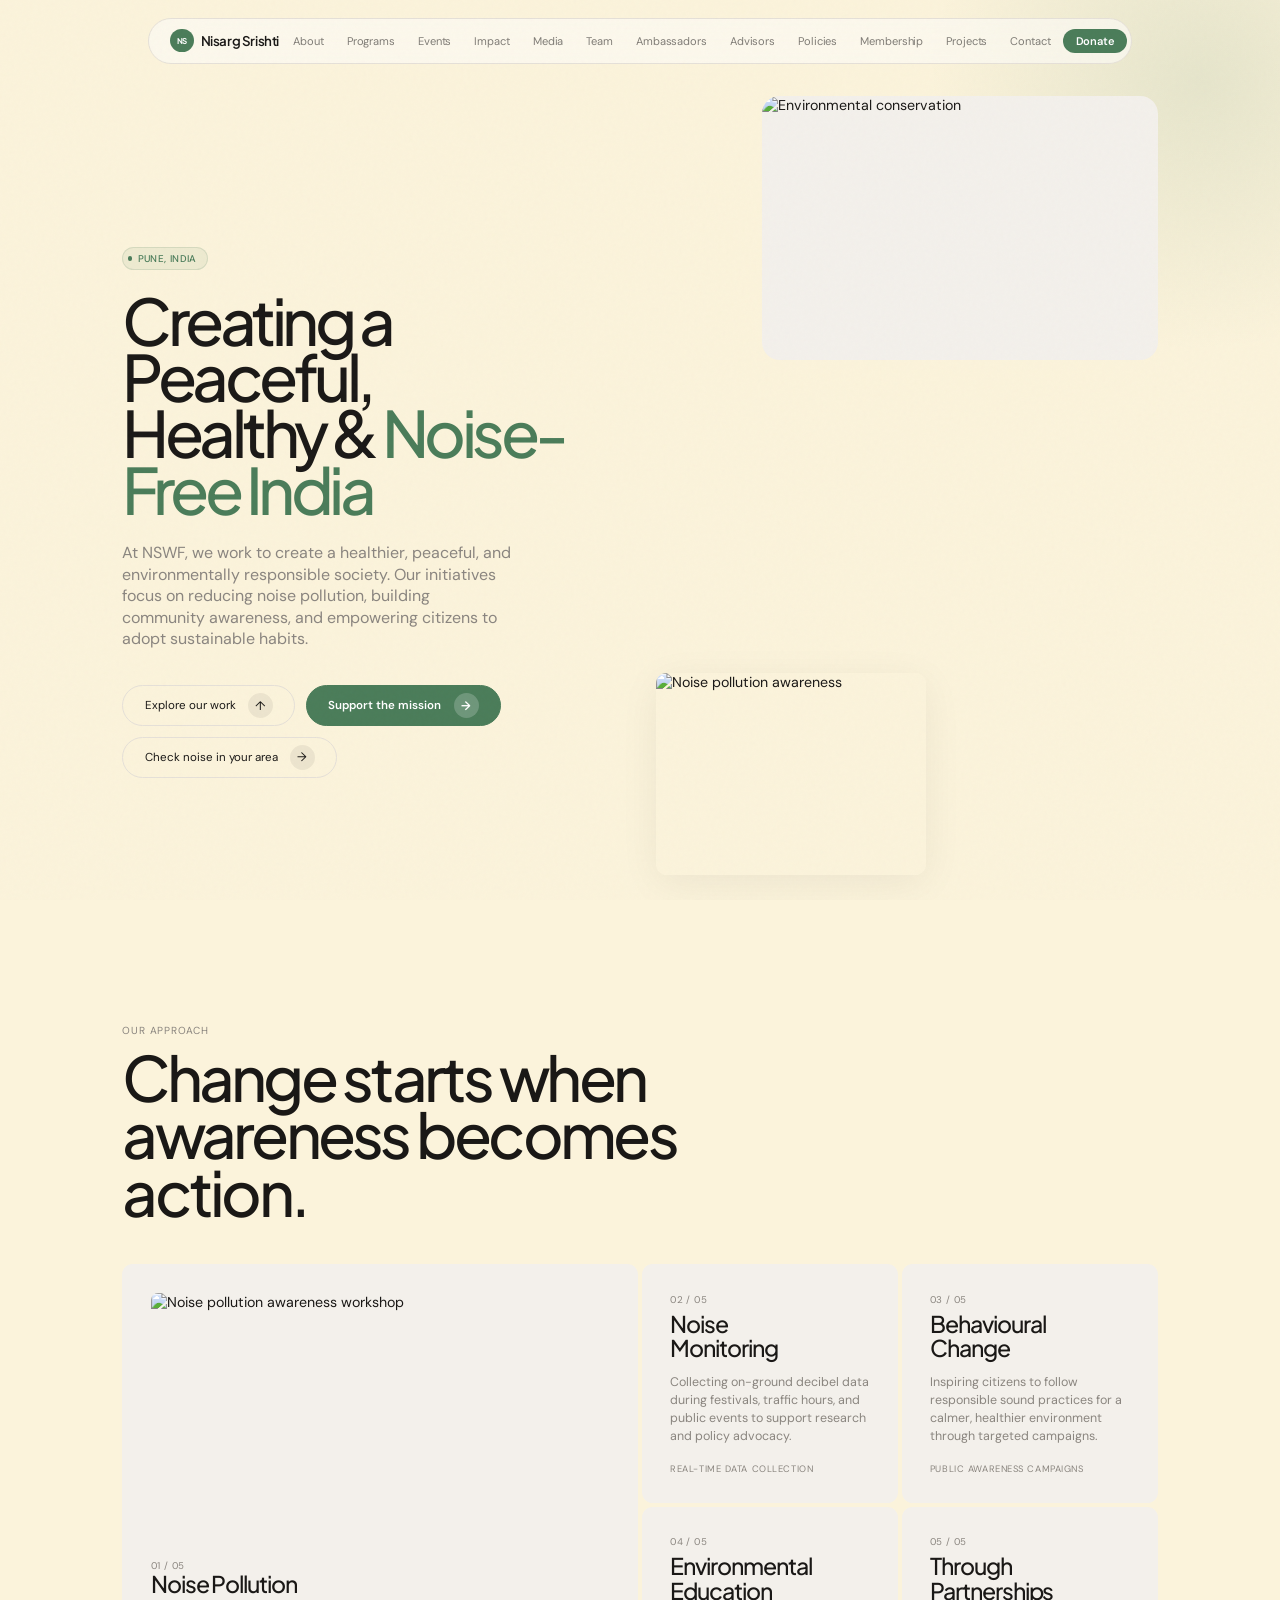
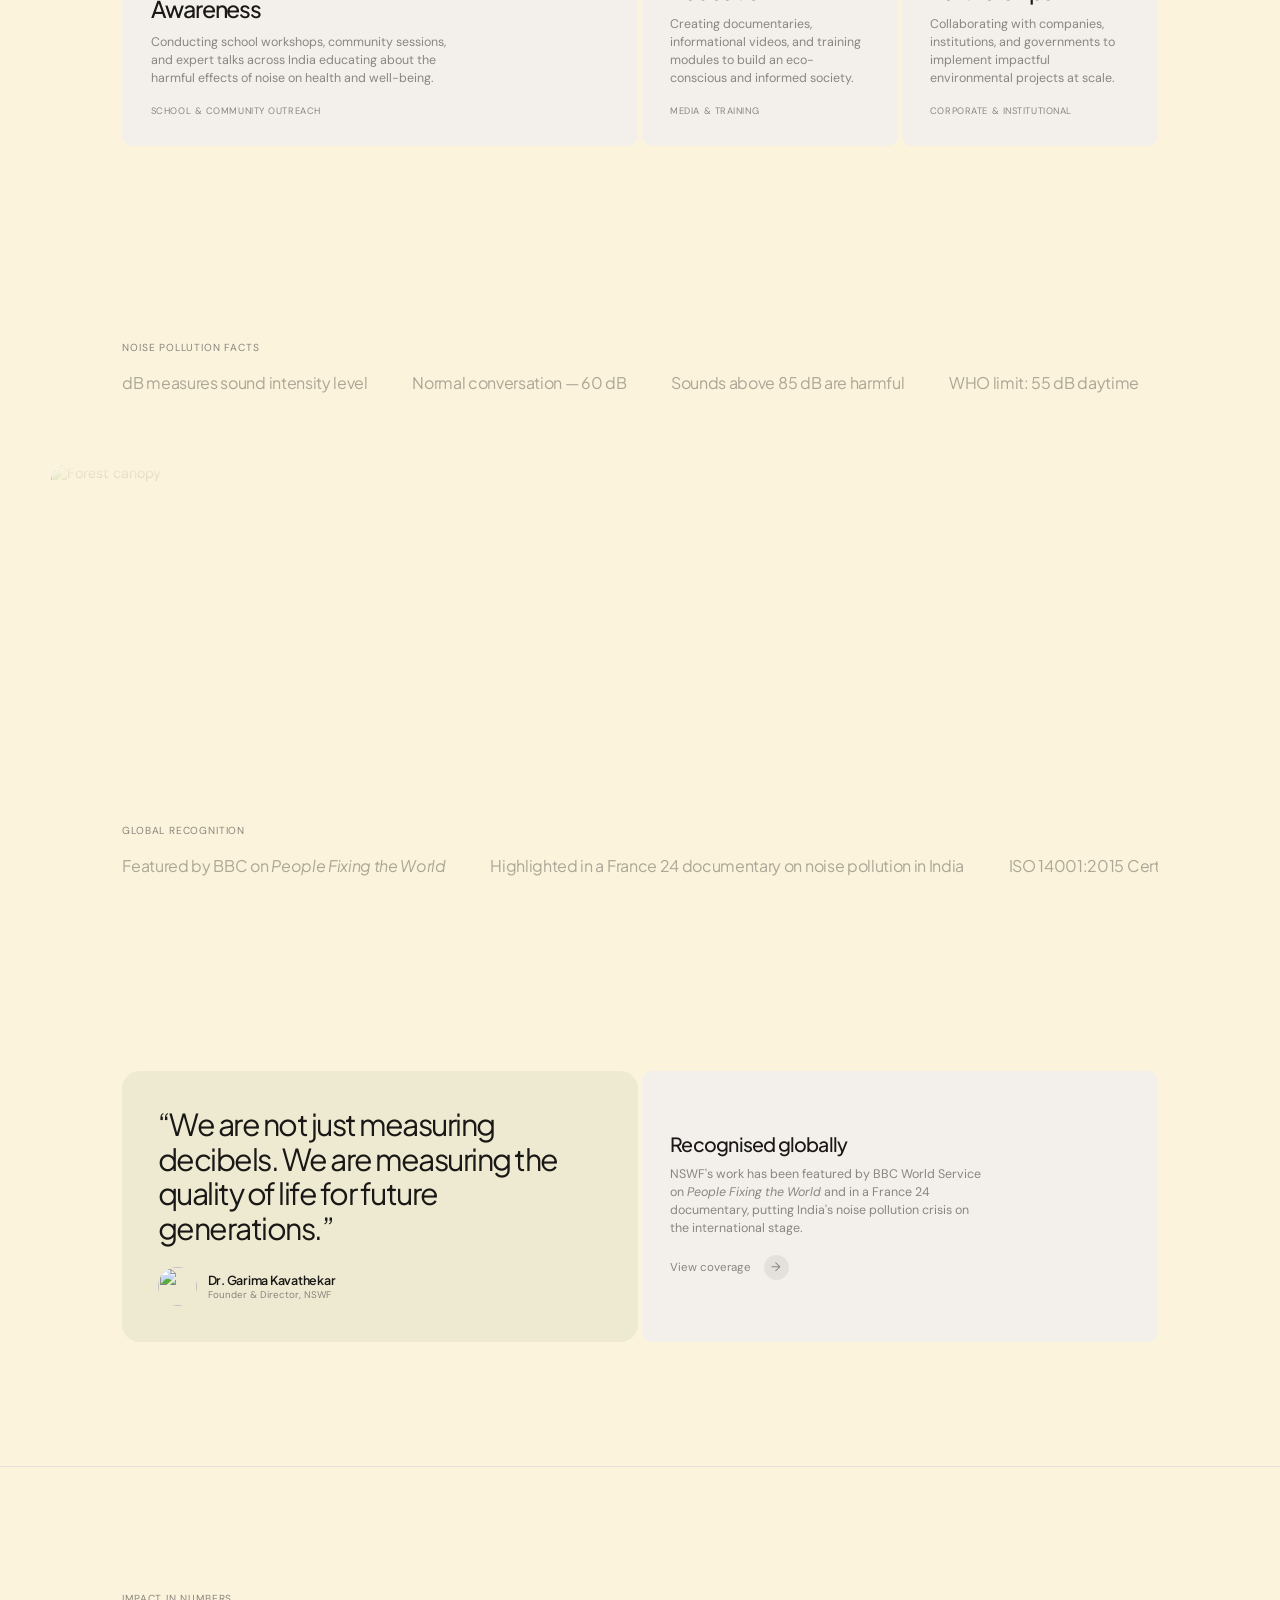
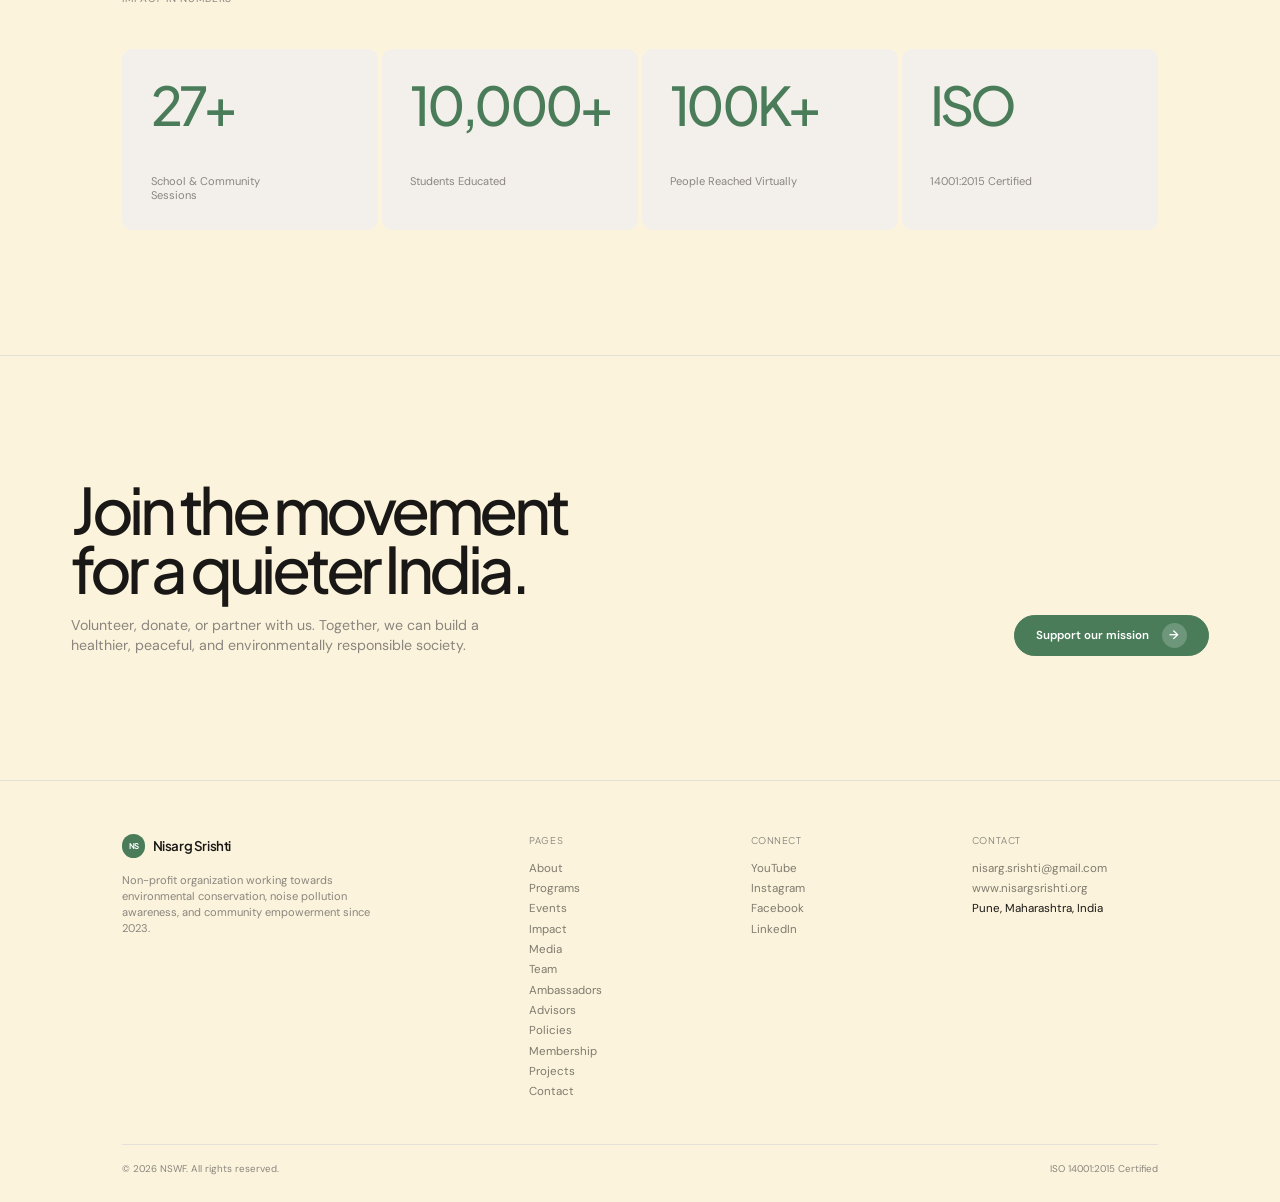
==== commit 60d57f5a: "Add files via upload" ====
--- a/index.html
+++ b/index.html
@@ -17,20 +17,30 @@
 <body data-page="index.html">
 
 <header class="header" role="banner">
-  <a href="index.html" class="header__logo" aria-label="NSWF Home">
-    <div class="header__logo-icon" aria-hidden="true">NS</div>
-    <span>Nisarg Srishti</span>
-  </a>
-  <button class="header__menu-btn" id="menuToggle" aria-expanded="false" aria-label="Toggle menu">Menu</button>
-  <nav class="header__nav" id="mainNav" role="navigation">
-    <a href="about.html">About</a>
-    <a href="programs.html">Programs</a>
-    <a href="impact.html">Impact</a>
-    <a href="media.html">Media</a>
-    <a href="team.html">Team</a>
-    <a href="contact.html">Contact</a>
-    <a href="https://www.nisargsrishti.org/donate" class="header__donate">Donate</a>
-  </nav>
+  <div class="header__inner">
+    <a href="index.html" class="header__logo" aria-label="NSWF Home">
+      <div class="header__logo-icon" aria-hidden="true">NS</div>
+      <span>Nisarg Srishti</span>
+    </a>
+    <button class="header__menu-btn" id="menuToggle" aria-expanded="false" aria-label="Toggle menu">
+      <span></span>
+    </button>
+    <nav class="header__nav" id="mainNav" role="navigation">
+      <a href="about.html">About</a>
+      <a href="programs.html">Programs</a>
+      <a href="events.html">Events</a>
+      <a href="impact.html">Impact</a>
+      <a href="media.html">Media</a>
+      <a href="team.html">Team</a>
+      <a href="ambassadors.html">Ambassadors</a>
+      <a href="advisors.html">Advisors</a>
+      <a href="policy.html">Policies</a>
+      <a href="membership.html">Membership</a>
+      <a href="projects.html">Projects</a>
+      <a href="contact.html">Contact</a>
+      <a href="https://www.nisargsrishti.org/donate" class="header__donate">Donate</a>
+    </nav>
+  </div>
 </header>
 
 <main>
@@ -38,23 +48,21 @@
     <div class="hero__visual-glow" aria-hidden="true"></div>
     <div class="container">
       <div class="hero__content">
-        <div class="hero__label">&#2344;&#2367;&#2360;&#2352;&#2381;&#2327; &#2360;&#2371;&#2359;&#2381;&#2335;&#2367; &#2360;&#2306;&#2352;&#2325;&#2381;&#2359;&#2339; &mdash; Pune, India</div>
-        <h1 class="hero__title">Creating a Peaceful,<br>Healthy &amp; <span class="text-green">Noise-Free India</span></h1>
-        <p class="hero__desc">At Nisarg Srishti Welfare Foundation (NSWF), we work to create a healthier, peaceful, and environmentally responsible society. Our initiatives focus on reducing noise pollution, building community awareness, and empowering citizens to adopt sustainable habits.</p>
+        <div class="hero__badge"><span class="hero__badge-dot"></span>Pune, India</div>
+        <h1 class="hero__title">Creating a Peaceful,<br>Healthy &amp; <span class="text-sage">Noise-Free India</span></h1>
+        <p class="hero__desc">At NSWF, we work to create a healthier, peaceful, and environmentally responsible society. Our initiatives focus on reducing noise pollution, building community awareness, and empowering citizens to adopt sustainable habits.</p>
         <div class="hero__actions">
-          <a href="about.html" class="btn btn-outline">Explore our work <span aria-hidden="true">&uarr;</span></a>
-          <a href="https://www.nisargsrishti.org/donate" class="btn btn-primary magnetic">Support the mission <span aria-hidden="true">&rarr;</span></a>
-          <a href="https://youlean.co/online-loudness-meter/" target="_blank" rel="noopener noreferrer" class="btn btn-outline">Check noise in your area <span aria-hidden="true">&rarr;</span></a>
+          <a href="about.html" class="btn btn-outline">Explore our work <span class="btn-arrow" aria-hidden="true">&uarr;</span></a>
+          <a href="https://www.nisargsrishti.org/donate" class="btn btn-primary">Support the mission <span class="btn-arrow" aria-hidden="true">&rarr;</span></a>
+          <a href="https://youlean.co/online-loudness-meter/" target="_blank" rel="noopener noreferrer" class="btn btn-outline">Check noise in your area <span class="btn-arrow" aria-hidden="true">&rarr;</span></a>
         </div>
       </div>
       <div class="hero__visual">
-        <div class="hero__visual-img img-reveal">
-          <div class="img-reveal__overlay"></div>
-          <img src="https://static.wixstatic.com/media/9c608a_a73bafa9b3c742c09de75f67cf89a158~mv2_d_3000_2000_s_2.jpg" alt="Environmental conservation" loading="eager">
-        </div>
-        <div class="hero__visual-accent img-reveal">
-          <div class="img-reveal__overlay"></div>
-          <img src="https://static.wixstatic.com/media/8444ab_b808c46a6c1a478881b823d05a927d73~mv2.jpg" alt="Community workshop" loading="eager">
+        <div class="hero__visual-main">
+          <img src="https://static.wixstatic.com/media/9c608a_a73bafa9b3c742c09de75f67cf89a158~mv2_d_3000_2000_s_2.jpg" alt="Environmental conservation" loading="eager" style="aspect-ratio:3/2;">
+        </div>
+        <div class="hero__visual-accent">
+          <img src="https://static.wixstatic.com/media/8444ab_b808c46a6c1a478881b823d05a927d73~mv2.jpg" alt="Noise pollution awareness" loading="eager" style="aspect-ratio:4/3;">
         </div>
       </div>
     </div>
@@ -63,38 +71,42 @@
   <section class="section reveal">
     <div class="container">
       <div class="section__header">
-        <h2 class="section__title" style="max-width:88rem;">Change starts when<br>awareness becomes action.</h2>
+        <p class="section__label">Our approach</p>
+        <h2 class="section__title" style="max-width:84rem;">Change starts when<br>awareness becomes action.</h2>
       </div>
       <div class="bento">
         <div class="bento__cell bento__cell--lg">
+          <div class="bento__img">
+            <img src="https://static.wixstatic.com/media/8444ab_b808c46a6c1a478881b823d05a927d73~mv2.jpg" alt="Noise pollution awareness workshop" loading="lazy">
+          </div>
           <div class="bento__num">01 / 05</div>
           <h3 class="bento__title">Noise Pollution<br>Awareness</h3>
           <p class="bento__desc">Conducting school workshops, community sessions, and expert talks across India educating about the harmful effects of noise on health and well-being.</p>
-          <div class="bento__meta">School &amp; community outreach</div>
+          <p class="bento__meta">School &amp; community outreach</p>
         </div>
         <div class="bento__cell">
           <div class="bento__num">02 / 05</div>
           <h3 class="bento__title">Noise<br>Monitoring</h3>
           <p class="bento__desc">Collecting on-ground decibel data during festivals, traffic hours, and public events to support research and policy advocacy.</p>
-          <div class="bento__meta">Real-time data collection</div>
+          <p class="bento__meta">Real-time data collection</p>
         </div>
         <div class="bento__cell">
           <div class="bento__num">03 / 05</div>
           <h3 class="bento__title">Behavioural<br>Change</h3>
           <p class="bento__desc">Inspiring citizens to follow responsible sound practices for a calmer, healthier environment through targeted campaigns.</p>
-          <div class="bento__meta">Public awareness campaigns</div>
+          <p class="bento__meta">Public awareness campaigns</p>
         </div>
         <div class="bento__cell">
           <div class="bento__num">04 / 05</div>
           <h3 class="bento__title">Environmental<br>Education</h3>
           <p class="bento__desc">Creating documentaries, informational videos, and training modules to build an eco-conscious and informed society.</p>
-          <div class="bento__meta">Media &amp; training</div>
+          <p class="bento__meta">Media &amp; training</p>
         </div>
         <div class="bento__cell">
           <div class="bento__num">05 / 05</div>
           <h3 class="bento__title">Through<br>Partnerships</h3>
           <p class="bento__desc">Collaborating with companies, institutions, and governments to implement impactful environmental projects at scale.</p>
-          <div class="bento__meta">Corporate &amp; institutional</div>
+          <p class="bento__meta">Corporate &amp; institutional</p>
         </div>
       </div>
     </div>
@@ -102,11 +114,11 @@
 
   <section class="section--tight reveal">
     <div class="container">
-      <div class="section__label" style="margin-bottom:2.4rem;">Noise pollution facts</div>
+      <p class="section__label" style="margin-bottom:2rem;">Noise pollution facts</p>
       <div class="marquee">
         <div class="marquee__track">
           <span class="marquee__item">dB measures sound intensity level</span>
-          <span class="marquee__item">Normal conversation &mdash; 60 dB</span>
+          <span class="marquee__item">Normal conversation — 60 dB</span>
           <span class="marquee__item">Sounds above 85 dB are harmful</span>
           <span class="marquee__item">WHO limit: 55 dB daytime</span>
           <span class="marquee__item">WHO night limit: 40 dB</span>
@@ -125,7 +137,7 @@
 
   <section class="section--tight reveal">
     <div class="container">
-      <div class="section__label" style="margin-bottom:2.4rem;">Global recognition</div>
+      <p class="section__label" style="margin-bottom:2rem;">Global recognition</p>
       <div class="marquee">
         <div class="marquee__track">
           <span class="marquee__item">Featured by BBC on <em>People Fixing the World</em></span>
@@ -139,23 +151,23 @@
 
   <section class="section reveal">
     <div class="container">
-      <div class="card-grid card-grid--2" style="border:0;">
-        <div class="card" style="border-left:1px solid var(--line);border-top:1px solid var(--line);min-height:20rem;justify-content:center;background:var(--green-dim);border-color:transparent;">
-          <p style="font-family:'Outfit',sans-serif;font-size:clamp(2rem,3.2vw,3.6rem);letter-spacing:-.05em;line-height:1.1;margin-bottom:1.6rem;">&ldquo;We are not just measuring decibels. We are measuring the quality of life for future generations.&rdquo;</p>
-          <div style="display:flex;align-items:center;gap:1.2rem;">
-            <div style="width:4rem;height:4rem;border-radius:50%;overflow:hidden;background:var(--panel);flex-shrink:0;">
-              <img src="https://static.wixstatic.com/media/6ac590_4e4e6664c1784a00821283a2041f4b80~mv2.jpg" alt="" style="width:100%;height:100%;object-fit:cover;">
+      <div class="card-grid card-grid--2" style="border:0;gap:.4rem;">
+        <div class="testimonial">
+          <blockquote>&ldquo;We are not just measuring decibels. We are measuring the quality of life for future generations.&rdquo;</blockquote>
+          <div class="testimonial__author">
+            <div class="testimonial__author-img">
+              <img src="https://static.wixstatic.com/media/6ac590_4e4e6664c1784a00821283a2041f4b80~mv2.jpg" alt="">
             </div>
             <div>
-              <div style="font-family:'Outfit',sans-serif;font-size:1.4rem;font-weight:500;">Dr. Garima Kavathekar</div>
-              <div style="font-size:1.15rem;color:var(--muted);">Founder &amp; Director, NSWF</div>
+              <div class="testimonial__author-name">Dr. Garima Kavathekar</div>
+              <div class="testimonial__author-role">Founder &amp; Director, NSWF</div>
             </div>
           </div>
         </div>
-        <div class="card" style="border-left:1px solid var(--line);border-top:1px solid var(--line);min-height:20rem;justify-content:center;">
+        <div class="card" style="min-height:20rem;justify-content:center;">
           <h3 class="card__title">Recognised globally</h3>
           <p class="card__desc">NSWF's work has been featured by BBC World Service on <em>People Fixing the World</em> and in a France 24 documentary, putting India's noise pollution crisis on the international stage.</p>
-          <a href="media.html" class="btn btn-ghost" style="margin-top:2rem;align-self:flex-start;padding:0;border:0;">View coverage <span aria-hidden="true">&rarr;</span></a>
+          <a href="media.html" class="btn btn-ghost" style="margin-top:2rem;align-self:flex-start;padding:0;border:0;">View coverage <span class="btn-arrow" aria-hidden="true">&rarr;</span></a>
         </div>
       </div>
     </div>
@@ -164,24 +176,24 @@
   <section class="section reveal" style="border-top:1px solid var(--line);">
     <div class="container">
       <div class="section__header">
-        <div class="section__label">Impact in numbers</div>
+        <p class="section__label">Impact in numbers</p>
       </div>
       <div class="stats">
         <div class="stat">
           <div class="stat__num">27+</div>
-          <div class="stat__label">School &amp; Community Sessions</div>
+          <p class="stat__label">School &amp; Community Sessions</p>
         </div>
         <div class="stat">
           <div class="stat__num">10,000+</div>
-          <div class="stat__label">Students Educated</div>
+          <p class="stat__label">Students Educated</p>
         </div>
         <div class="stat">
           <div class="stat__num">100K+</div>
-          <div class="stat__label">People Reached Virtually</div>
+          <p class="stat__label">People Reached Virtually</p>
         </div>
         <div class="stat">
           <div class="stat__num">ISO</div>
-          <div class="stat__label">14001:2015 Certified</div>
+          <p class="stat__label">14001:2015 Certified</p>
         </div>
       </div>
     </div>
@@ -194,7 +206,7 @@
       <h2 class="cta__title">Join the movement<br>for a quieter India.</h2>
       <p class="cta__desc">Volunteer, donate, or partner with us. Together, we can build a healthier, peaceful, and environmentally responsible society.</p>
     </div>
-    <a href="https://www.nisargsrishti.org/donate" class="btn btn-primary magnetic">Support our mission <span aria-hidden="true">&rarr;</span></a>
+    <a href="https://www.nisargsrishti.org/donate" class="btn btn-primary">Support our mission <span class="btn-arrow" aria-hidden="true">&rarr;</span></a>
   </div>
 </section>
 
@@ -213,9 +225,15 @@
         <ul class="footer__links">
           <li><a href="about.html">About</a></li>
           <li><a href="programs.html">Programs</a></li>
+          <li><a href="events.html">Events</a></li>
           <li><a href="impact.html">Impact</a></li>
           <li><a href="media.html">Media</a></li>
           <li><a href="team.html">Team</a></li>
+          <li><a href="ambassadors.html">Ambassadors</a></li>
+          <li><a href="advisors.html">Advisors</a></li>
+          <li><a href="policy.html">Policies</a></li>
+          <li><a href="membership.html">Membership</a></li>
+          <li><a href="projects.html">Projects</a></li>
           <li><a href="contact.html">Contact</a></li>
         </ul>
       </div>
--- a/css/style.css
+++ b/css/style.css
@@ -1,137 +1,1772 @@
-@import url('https://fonts.googleapis.com/css2?family=Outfit:wght@200..700&family=DM+Sans:ital,opsz,wght@0,9..40,300..700;1,9..40,300..700&display=swap');
-
-*,*::before,*::after{box-sizing:border-box;margin:0;padding:0}
-:root{--bg:#0c0c0a;--panel:#141412;--ink:#eae8e0;--muted:rgba(234,232,224,.5);--line:rgba(234,232,224,.1);--green:#b7e26b;--green-dim:rgba(183,226,107,.15);--sideMargin:clamp(1.6rem,4vw,6rem);--headerH:7.2rem;--ease:cubic-bezier(.22,1,.36,1);--ease-hover:cubic-bezier(.4,0,.2,1);--radius:1.2rem}
-html{background:var(--bg);color:var(--ink);font-family:"DM Sans",Arial,sans-serif;font-size:10px;scroll-behavior:smooth}
-@media(min-width:901px){html{font-size:.6944444444vw}}
-body{background:var(--bg);color:var(--ink);font-size:1.6rem;min-height:100dvh;overflow-x:clip}
-body::before{background:linear-gradient(90deg,transparent calc(100% - 1px),rgba(255,255,255,.025) 1px);background-size:calc((100vw - var(--sideMargin)*2)/12) 100%;content:"";inset:0 var(--sideMargin);pointer-events:none;position:fixed;z-index:0}
-a{color:inherit;text-decoration:none}img{display:block;max-width:100%}ul{list-style:none}button,input,textarea{font:inherit}.container{margin:0 auto;max-width:144rem;padding:0 var(--sideMargin);position:relative;z-index:1}
-h1,h2,h3,h4,h5,h6{font-family:"Outfit",sans-serif;font-weight:500;letter-spacing:-.04em}
-
-/* ── Glass navigation ── */
-.header{align-items:center;background:transparent;display:flex;height:var(--headerH);justify-content:space-between;left:0;padding:0 var(--sideMargin);position:fixed;top:0;transition:background .2s var(--ease),backdrop-filter .2s var(--ease),border-color .2s var(--ease);width:100%;z-index:100}
-.header.scrolled{backdrop-filter:blur(24px) saturate(1.4);background:rgba(12,12,10,.78);border-bottom:1px solid var(--line)}
-.header__logo{align-items:center;display:flex;font-family:"Outfit",sans-serif;font-size:1.8rem;font-weight:600;gap:1rem;letter-spacing:-.04em}.header__logo-icon{align-items:center;background:var(--ink);border-radius:50%;color:var(--bg);display:flex;font-size:1rem;font-weight:700;height:3rem;justify-content:center;transition:background .25s var(--ease-hover),transform .4s var(--ease-hover);width:3rem}.header__logo:hover .header__logo-icon{background:var(--green);transform:rotate(20deg) scale(1.08)}
-.header__nav{align-items:center;display:flex;gap:3.2rem}.header__nav a{font-size:1.35rem;letter-spacing:-.01em;opacity:.5;position:relative;transition:opacity .2s var(--ease)}.header__nav a.active{opacity:1}.header__nav a.active::after{background:var(--green);border-radius:50%;content:"";height:.4rem;left:50%;position:absolute;top:calc(50% + 1.1rem);transform:translateX(-50%);width:.4rem}.header__donate{background:var(--green);border:0;border-radius:100vmax;color:var(--bg)!important;font-weight:600;opacity:1!important;padding:.7rem 1.6rem;transition:background .16s var(--ease),color .16s var(--ease),transform .16s var(--ease)}.header__donate:active{transform:scale(.97)}.header__menu-btn{background:none;border:0;color:var(--ink);cursor:pointer;display:none;font-size:0}.header__menu-btn::before{content:"Menu";font-family:"Outfit",sans-serif;font-size:1.4rem;letter-spacing:-.02em}
+@import url('https://fonts.googleapis.com/css2?family=Plus+Jakarta+Sans:wght@200..800&family=DM+Sans:ital,opsz,wght@0,9..40,300..700;1,9..40,300..700&display=swap');
+
+*,
+*::before,
+*::after {
+  box-sizing: border-box;
+  margin: 0;
+  padding: 0
+}
+
+:root {
+  --bg: #fbf3db;
+  --ink: #1A1816;
+  --muted: #8A857F;
+  --panel: #F3F0EB;
+  --line: #E5E0D8;
+  --sage: #4A7C59;
+  --sage-dim: rgba(74, 124, 89, 0.08);
+  --sideMargin: clamp(1.6rem, 4vw, 6rem);
+  --headerH: 0;
+  --ease: cubic-bezier(.22, 1, .36, 1);
+  --ease-out: cubic-bezier(.4, 0, .2, 1);
+  --radius-sm: .8rem;
+  --radius: 1.2rem;
+  --radius-lg: 2rem;
+  --radius-xl: 2.4rem;
+  --nav-h: .01px
+}
+
+html {
+  background: var(--bg);
+  color: var(--ink);
+  font-family: "DM Sans", sans-serif;
+  font-size: 10px;
+  scroll-behavior: smooth
+}
+
+@media(min-width:901px) {
+  html {
+    font-size: .6944444444vw
+  }
+}
+
+body {
+  background: var(--bg);
+  color: var(--ink);
+  font-size: 1.6rem;
+  min-height: 100dvh;
+  overflow-x: clip
+}
+
+body::after {
+  background: url("data:image/svg+xml,%3Csvg viewBox='0 0 256 256' xmlns='http://www.w3.org/2000/svg'%3E%3Cfilter id='n'%3E%3CfeTurbulence type='fractalNoise' baseFrequency='.9' numOctaves='4' stitchTiles='stitch'/%3E%3C/filter%3E%3Crect width='100%25' height='100%25' filter='url(%23n)' opacity='.025'/%3E%3C/svg%3E");
+  content: "";
+  height: 100%;
+  left: 0;
+  pointer-events: none;
+  position: fixed;
+  top: 0;
+  width: 100%;
+  z-index: 9999
+}
+
+a {
+  color: inherit;
+  text-decoration: none
+}
+
+img {
+  display: block;
+  max-width: 100%
+}
+
+ul {
+  list-style: none
+}
+
+button,
+input,
+textarea {
+  font: inherit
+}
+
+.container {
+  margin: 0 auto;
+  max-width: 128rem;
+  padding: 0 var(--sideMargin);
+  position: relative;
+  z-index: 1
+}
+
+h1,
+h2,
+h3,
+h4,
+h5,
+h6 {
+  font-family: "Plus Jakarta Sans", sans-serif;
+  font-weight: 500;
+  letter-spacing: -.035em
+}
+
+/* ── Fluid Island Nav ── */
+.header {
+  height: 0;
+  left: 0;
+  position: fixed;
+  top: 0;
+  width: 100%;
+  z-index: 100;
+  display: flex;
+  justify-content: center;
+  padding-top: 2rem;
+  pointer-events: none
+}
+
+.header__inner {
+  align-items: center;
+  background: rgba(251, 249, 246, .7);
+  backdrop-filter: blur(24px) saturate(1.4);
+  border: 1px solid var(--line);
+  border-radius: 100vmax;
+  display: flex;
+  gap: .4rem;
+  height: 5.2rem;
+  justify-content: space-between;
+  padding: .4rem .4rem .4rem 2.4rem;
+  pointer-events: auto;
+  transition: all .5s var(--ease);
+  width: auto
+}
+
+.header__logo {
+  align-items: center;
+  display: flex;
+  font-family: "Plus Jakarta Sans", sans-serif;
+  font-size: 1.5rem;
+  font-weight: 600;
+  gap: .8rem;
+  letter-spacing: -.03em;
+  white-space: nowrap;
+  flex-shrink: 0
+}
+
+.header__logo-icon {
+  align-items: center;
+  background: var(--sage);
+  border-radius: 50%;
+  color: #fff;
+  display: flex;
+  font-size: .9rem;
+  font-weight: 700;
+  height: 2.6rem;
+  justify-content: center;
+  transition: transform .4s var(--ease);
+  width: 2.6rem
+}
+
+.header__logo:hover .header__logo-icon {
+  transform: rotate(25deg) scale(1.1)
+}
+
+.header__nav {
+  align-items: center;
+  display: flex;
+  gap: .2rem
+}
+
+.header__nav a {
+  font-size: 1.25rem;
+  letter-spacing: -.01em;
+  opacity: .55;
+  padding: .6rem 1.2rem;
+  position: relative;
+  transition: opacity .2s var(--ease), color .2s var(--ease);
+  white-space: nowrap;
+  border-radius: 100vmax
+}
+
+.header__nav a.active,
+.header__nav a:hover {
+  opacity: 1;
+  color: var(--sage)
+}
+
+.header__donate {
+  background: var(--sage) !important;
+  border: 0;
+  border-radius: 100vmax;
+  color: #fff !important;
+  font-size: 1.25rem !important;
+  font-weight: 600 !important;
+  opacity: 1 !important;
+  padding: .6rem 1.4rem !important;
+  transition: background .2s var(--ease-out), transform .15s var(--ease-out) !important
+}
+
+.header__donate:active {
+  transform: scale(.97)
+}
+
+.header__menu-btn {
+  background: none;
+  border: 0;
+  color: var(--ink);
+  cursor: pointer;
+  display: none;
+  font-size: 0;
+  height: 4.4rem;
+  position: relative;
+  width: 4.4rem
+}
+
+.header__menu-btn span {
+  background: var(--ink);
+  border-radius: 2px;
+  display: block;
+  height: 1.5px;
+  left: 50%;
+  position: absolute;
+  top: 50%;
+  transform: translate(-50%, -50%);
+  transition: all .35s var(--ease);
+  width: 18px
+}
+
+.header__menu-btn span::before,
+.header__menu-btn span::after {
+  background: var(--ink);
+  border-radius: 2px;
+  content: "";
+  display: block;
+  height: 1.5px;
+  position: absolute;
+  transition: all .35s var(--ease);
+  width: 18px
+}
+
+.header__menu-btn span::before {
+  transform: translateY(-5px)
+}
+
+.header__menu-btn span::after {
+  transform: translateY(5px)
+}
+
+.header__menu-btn.open span {
+  background: transparent
+}
+
+.header__menu-btn.open span::before {
+  transform: translateY(0) rotate(45deg)
+}
+
+.header__menu-btn.open span::after {
+  transform: translateY(0) rotate(-45deg)
+}
 
 /* ── Page headers ── */
-.page-header{align-items:flex-end;display:flex;min-height:80vh;min-height:80dvh;padding:calc(var(--headerH) + 6rem) 0 8rem;position:relative;overflow:hidden}
-.page-header__bg{inset:0;position:absolute;z-index:0}.page-header__bg img{height:100%;object-fit:cover;width:100%}.page-header__bg::after{background:radial-gradient(ellipse 80% 60% at 30% 40%,transparent 0%,var(--bg) 100%);content:"";inset:0;position:absolute}.page-header__label{color:var(--muted);font-family:"DM Sans",sans-serif;font-size:1.3rem;font-weight:400;letter-spacing:.06em;margin-bottom:2rem;text-transform:uppercase}.page-header__title{font-size:clamp(4.8rem,8vw,11rem);font-weight:500;letter-spacing:-.07em;line-height:.85;margin-bottom:3rem;max-width:1100px}.page-header__desc{color:var(--muted);font-size:clamp(1.6rem,2vw,2.2rem);font-weight:400;letter-spacing:-.02em;line-height:1.3;max-width:56rem}.text-green{color:var(--green)}
-
-/* ── Hero (Artistic Asymmetry) ── */
-.hero{min-height:100dvh;overflow:hidden;padding:var(--headerH) 0 0;position:relative}.hero .container{height:100%;display:grid;grid-template-columns:1fr 1fr;gap:6rem;align-items:center;min-height:calc(100dvh - var(--headerH))}.hero__content{padding-top:4rem}.hero__label{color:var(--muted);font-size:1.3rem;letter-spacing:.08em;margin-bottom:2.4rem;text-transform:uppercase}.hero__title{font-size:clamp(4rem,6vw,7rem);font-weight:500;letter-spacing:-.07em;line-height:.88;margin-bottom:2.8rem;max-width:90%}.hero__desc{color:var(--muted);font-size:clamp(1.5rem,1.8vw,2rem);line-height:1.35;margin-bottom:4rem;max-width:50rem}.hero__actions{display:flex;gap:1.2rem;flex-wrap:wrap}.hero__visual{position:relative;height:100%;min-height:50rem;width:100%}.hero__visual-img{background:var(--green-dim);border-radius:var(--radius);height:80%;overflow:hidden;position:absolute;right:0;top:5%;width:90%}.hero__visual-img img{height:100%;object-fit:cover;width:100%}.hero__visual-accent{border-radius:var(--radius);bottom:0;height:45%;left:0;overflow:hidden;position:absolute;width:55%;z-index:2}.hero__visual-accent img{height:100%;object-fit:cover;width:100%}.hero__visual-glow{background:radial-gradient(circle at 70% 30%,rgba(183,226,107,.18),transparent 60%);height:60rem;pointer-events:none;position:absolute;right:-20rem;top:-15rem;width:60rem}
-
-/* ── Editorial sections ── */
-.section{padding:clamp(8rem,12vw,16rem) 0}.section--tight{padding:clamp(4rem,6vw,8rem) 0}.section__header{margin-bottom:6rem;max-width:80rem}.section__label{color:var(--muted);font-family:"DM Sans",sans-serif;font-size:1.2rem;letter-spacing:.08em;margin-bottom:1.6rem;text-transform:uppercase}.section__title{font-size:clamp(3.6rem,5.6vw,8rem);font-weight:500;letter-spacing:-.06em;line-height:.9;margin-bottom:2rem}.section__desc{color:var(--muted);font-size:1.7rem;line-height:1.4;max-width:60rem}
-
-/* ── Gapless Bento Grid ── */
-.bento{display:grid;grid-auto-flow:dense;grid-template-columns:repeat(4,1fr);gap:0;border-left:1px solid var(--line);border-top:1px solid var(--line)}.bento__cell{background:transparent;border-bottom:1px solid var(--line);border-right:1px solid var(--line);display:flex;flex-direction:column;padding:3.2rem;position:relative;transition:background .25s var(--ease-hover),color .25s var(--ease-hover);min-height:28rem}.bento__cell--lg{grid-column:span 2;grid-row:span 2;min-height:44rem}.bento__cell--wide{grid-column:span 2}.bento__cell--tall{grid-row:span 2}.bento__num{color:var(--muted);font-family:"DM Sans",sans-serif;font-size:1.2rem;margin-bottom:auto;transition:color .25s}.bento__icon{font-size:2.8rem;margin-bottom:auto;transition:color .25s}.bento__title{font-family:"Outfit",sans-serif;font-size:2.4rem;font-weight:500;letter-spacing:-.045em;line-height:1.05;margin-bottom:1.4rem}.bento__desc{color:var(--muted);font-size:1.4rem;line-height:1.45;max-width:34rem;transition:color .25s}.bento__meta{color:var(--muted);font-family:"DM Sans",sans-serif;font-size:1.1rem;letter-spacing:.08em;margin-top:2rem;text-transform:uppercase;transition:color .25s}
-
-/* ── Cards ── */
-.card-grid{display:grid;grid-template-columns:repeat(3,1fr);gap:0;border-left:1px solid var(--line);border-top:1px solid var(--line)}.card-grid--2{grid-template-columns:repeat(2,1fr)}.card-grid--4{grid-template-columns:repeat(4,1fr)}.card{background:transparent;border-bottom:1px solid var(--line);border-right:1px solid var(--line);display:flex;flex-direction:column;padding:3.2rem;position:relative;transition:background .25s var(--ease-hover),color .25s var(--ease-hover),transform .25s var(--ease-hover);min-height:28rem;overflow:hidden}.card__num{color:var(--muted);font-family:"DM Sans",sans-serif;font-size:1.2rem;margin-bottom:auto;transition:color .25s}.card__icon{font-size:2.6rem;margin-bottom:auto;transition:color .25s}.card__title{font-family:"Outfit",sans-serif;font-size:2.2rem;font-weight:500;letter-spacing:-.045em;line-height:1.05;margin-bottom:1.2rem}.card__desc{color:var(--muted);font-size:1.4rem;line-height:1.45;max-width:36rem;transition:color .25s}.card__meta{color:var(--muted);font-family:"DM Sans",sans-serif;font-size:1.1rem;letter-spacing:.06em;margin-top:2rem;text-transform:uppercase;transition:color .25s}
-
-/* ── Buttons ── */
-.btn{align-items:center;border:1px solid var(--line);border-radius:100vmax;cursor:pointer;display:inline-flex;font-family:"DM Sans",sans-serif;font-size:1.35rem;gap:2.5rem;justify-content:space-between;letter-spacing:-.01em;min-height:4.8rem;padding:0 2.4rem;transition:background .16s var(--ease),color .16s var(--ease),border-color .16s var(--ease),transform .16s var(--ease)}.btn:active{transform:scale(.97)}.btn span{font-size:1.8rem;transition:transform .16s var(--ease)}.btn:hover span{transform:translateX(3px)}.btn-primary{background:var(--green);border-color:var(--green);color:var(--bg);font-weight:600}.btn-primary:active{background:var(--green);transform:scale(.97)}.btn-outline{border-color:var(--line);color:var(--ink)}.btn-ghost{border-color:transparent;color:var(--muted)}
+.page-header {
+  align-items: flex-end;
+  display: flex;
+  min-height: 70dvh;
+  padding: 12rem 0 8rem;
+  position: relative;
+  overflow: hidden
+}
+
+.page-header__bg {
+  inset: 0;
+  position: absolute;
+  z-index: 0
+}
+
+.page-header__bg img {
+  height: 100%;
+  object-fit: cover;
+  width: 100%
+}
+
+.page-header__bg::after {
+  background: linear-gradient(0deg, var(--bg) 0%, transparent 50%, transparent 80%, var(--bg) 100%);
+  content: "";
+  inset: 0;
+  position: absolute
+}
+
+.page-header__label {
+  color: var(--muted);
+  font-size: 1.15rem;
+  font-weight: 400;
+  letter-spacing: .06em;
+  margin-bottom: 1.6rem;
+  text-transform: uppercase
+}
+
+.page-header__title {
+  font-size: clamp(4rem, 7vw, 9rem);
+  font-weight: 500;
+  letter-spacing: -.07em;
+  line-height: .88;
+  margin-bottom: 2.4rem;
+  max-width: 100rem
+}
+
+.page-header__desc {
+  color: var(--muted);
+  font-size: clamp(1.5rem, 1.8vw, 2rem);
+  line-height: 1.3;
+  max-width: 54rem
+}
+
+/* ── Hero (Editorial Split + Z-Axis Cascade) ── */
+.hero {
+  min-height: 100dvh;
+  overflow: hidden;
+  padding: 8rem 0 0;
+  position: relative
+}
+
+.hero .container {
+  display: grid;
+  grid-template-columns: 1fr 1fr;
+  gap: 8rem;
+  align-items: center;
+  min-height: calc(100dvh - 8rem)
+}
+
+.hero__content {
+  padding-top: 6rem;
+  position: relative;
+  z-index: 2
+}
+
+.hero__badge {
+  align-items: center;
+  background: var(--sage-dim);
+  border: 1px solid rgba(74, 124, 89, .15);
+  border-radius: 100vmax;
+  color: var(--sage);
+  display: inline-flex;
+  font-size: 1.1rem;
+  font-weight: 500;
+  gap: .6rem;
+  letter-spacing: .04em;
+  margin-bottom: 2.4rem;
+  padding: .5rem 1.2rem .5rem .5rem;
+  text-transform: uppercase
+}
+
+.hero__badge-dot {
+  background: var(--sage);
+  border-radius: 50%;
+  height: .5rem;
+  width: .5rem
+}
+
+.hero__title {
+  font-size: clamp(4rem, 6vw, 7.2rem);
+  font-weight: 500;
+  letter-spacing: -.07em;
+  line-height: .88;
+  margin-bottom: 2.8rem
+}
+
+.hero__title .text-sage {
+  color: var(--sage)
+}
+
+.hero__desc {
+  color: var(--muted);
+  font-size: clamp(1.5rem, 1.6vw, 1.8rem);
+  line-height: 1.35;
+  margin-bottom: 4rem;
+  max-width: 44rem
+}
+
+.hero__actions {
+  display: flex;
+  gap: 1.2rem;
+  flex-wrap: wrap
+}
+
+.hero__visual {
+  position: relative;
+  height: 100%;
+  min-height: 50rem;
+  width: 100%
+}
+
+.hero__visual-main {
+  background: var(--panel);
+  border-radius: var(--radius-lg);
+  overflow: hidden;
+  position: absolute;
+  right: 0;
+  top: 3%;
+  width: 82%;
+  z-index: 1
+}
+
+.hero__visual-main img {
+  height: 100%;
+  object-fit: cover;
+  width: 100%
+}
+
+.hero__visual-accent {
+  border-radius: var(--radius);
+  bottom: 3%;
+  left: -4%;
+  overflow: hidden;
+  position: absolute;
+  width: 56%;
+  z-index: 2;
+  box-shadow: 0 8px 40px rgba(0, 0, 0, .06)
+}
+
+.hero__visual-accent img {
+  height: 100%;
+  object-fit: cover;
+  width: 100%
+}
+
+.hero__visual-glow {
+  background: radial-gradient(circle at 60% 40%, rgba(74, 124, 89, .12), transparent 60%);
+  height: 60rem;
+  pointer-events: none;
+  position: absolute;
+  right: -15rem;
+  top: -15rem;
+  width: 60rem
+}
+
+/* ── Sections ── */
+.section {
+  padding: clamp(8rem, 10vw, 14rem) 0
+}
+
+.section--tight {
+  padding: clamp(4rem, 6vw, 8rem) 0
+}
+
+.section__header {
+  margin-bottom: 5rem;
+  max-width: 80rem
+}
+
+.section__label {
+  color: var(--muted);
+  font-size: 1.15rem;
+  letter-spacing: .08em;
+  margin-bottom: 1.2rem;
+  text-transform: uppercase
+}
+
+.section__title {
+  font-size: clamp(3.2rem, 5vw, 7rem);
+  font-weight: 500;
+  letter-spacing: -.06em;
+  line-height: .92;
+  margin-bottom: 2rem
+}
+
+.section__desc {
+  color: var(--muted);
+  font-size: 1.6rem;
+  line-height: 1.4;
+  max-width: 56rem
+}
+
+/* ── Double-Bezel Card Architecture ── */
+.bezel {
+  background: rgba(0, 0, 0, .03);
+  border: 1px solid var(--line);
+  border-radius: calc(var(--radius-lg) + .4rem);
+  padding: .4rem;
+  transition: background .3s var(--ease), border-color .3s var(--ease)
+}
+
+.bezel__inner {
+  background: var(--bg);
+  border-radius: var(--radius-lg);
+  box-shadow: inset 0 1px 1px rgba(255, 255, 255, .8), 0 1px 2px rgba(0, 0, 0, .04);
+  overflow: hidden;
+  transition: background .3s var(--ease), box-shadow .3s var(--ease);
+  height: 100%
+}
+
+/* ── Asymmetrical Bento ── */
+.bento {
+  display: grid;
+  grid-template-columns: repeat(4, 1fr);
+  gap: .4rem
+}
+
+.bento__cell {
+  background: var(--panel);
+  border-radius: var(--radius);
+  display: flex;
+  flex-direction: column;
+  padding: 3.2rem;
+  position: relative;
+  transition: background .3s var(--ease), transform .3s var(--ease), box-shadow .3s var(--ease);
+  min-height: 24rem;
+  overflow: hidden
+}
+
+.bento__cell--lg {
+  grid-column: span 2;
+  grid-row: span 2;
+  min-height: 44rem
+}
+
+.bento__cell--wide {
+  grid-column: span 2
+}
+
+.bento__cell--tall {
+  grid-row: span 2
+}
+
+.bento__cell:hover {
+  background: #EDEAE3;
+  transform: translateY(-2px);
+  box-shadow: 0 4px 20px rgba(0, 0, 0, .04)
+}
+
+.bento__num {
+  color: var(--muted);
+  font-family: "DM Sans", sans-serif;
+  font-size: 1.1rem;
+  letter-spacing: .04em;
+  margin-bottom: auto;
+  text-transform: uppercase
+}
+
+.bento__title {
+  font-family: "Plus Jakarta Sans", sans-serif;
+  font-size: clamp(2rem, 2.2vw, 2.6rem);
+  font-weight: 500;
+  letter-spacing: -.045em;
+  line-height: 1.05;
+  margin-bottom: 1.4rem
+}
+
+.bento__desc {
+  color: var(--muted);
+  font-size: 1.4rem;
+  line-height: 1.45;
+  max-width: 34rem
+}
+
+.bento__meta {
+  color: var(--muted);
+  font-size: 1.05rem;
+  letter-spacing: .06em;
+  margin-top: 2rem;
+  text-transform: uppercase
+}
+
+.bento__img {
+  border-radius: calc(var(--radius) - .4rem);
+  margin-bottom: 2rem;
+  overflow: hidden;
+  position: relative;
+  width: 100%
+}
+
+.bento__img img {
+  height: 28rem;
+  object-fit: cover;
+  transition: transform .5s var(--ease);
+  width: 100%
+}
+
+.bento__cell:hover .bento__img img {
+  transform: scale(1.04)
+}
+
+/* ── Card Grids ── */
+.card-grid {
+  display: grid;
+  grid-template-columns: repeat(3, 1fr);
+  gap: .4rem
+}
+
+.card-grid--2 {
+  grid-template-columns: repeat(2, 1fr)
+}
+
+.card-grid--4 {
+  grid-template-columns: repeat(4, 1fr)
+}
+
+.card {
+  background: var(--panel);
+  border-radius: var(--radius);
+  display: flex;
+  flex-direction: column;
+  padding: 3.2rem;
+  position: relative;
+  transition: background .3s var(--ease), transform .3s var(--ease), box-shadow .3s var(--ease);
+  min-height: 24rem;
+  overflow: hidden
+}
+
+.card:hover {
+  background: #EDEAE3;
+  transform: translateY(-2px);
+  box-shadow: 0 4px 20px rgba(0, 0, 0, .04)
+}
+
+.card__num {
+  color: var(--muted);
+  font-size: 1.1rem;
+  margin-bottom: auto;
+  letter-spacing: .04em;
+  text-transform: uppercase
+}
+
+.card__title {
+  font-family: "Plus Jakarta Sans", sans-serif;
+  font-size: clamp(1.8rem, 2vw, 2.2rem);
+  font-weight: 500;
+  letter-spacing: -.04em;
+  line-height: 1.05;
+  margin-bottom: 1.2rem
+}
+
+.card__desc {
+  color: var(--muted);
+  font-size: 1.4rem;
+  line-height: 1.45;
+  max-width: 36rem
+}
+
+.card__meta {
+  color: var(--muted);
+  font-size: 1.05rem;
+  letter-spacing: .06em;
+  margin-top: 2rem;
+  text-transform: uppercase
+}
+
+/* ── Buttons (Button-in-Button) ── */
+.btn {
+  align-items: center;
+  border: 1px solid var(--line);
+  border-radius: 100vmax;
+  cursor: pointer;
+  display: inline-flex;
+  font-family: "DM Sans", sans-serif;
+  font-size: 1.3rem;
+  gap: 1rem;
+  justify-content: center;
+  min-height: 4.6rem;
+  padding: 0 2.4rem;
+  position: relative;
+  transition: background .2s var(--ease), color .2s var(--ease), border-color .2s var(--ease), transform .15s var(--ease-out)
+}
+
+.btn:active {
+  transform: scale(.97)
+}
+
+.btn-arrow {
+  align-items: center;
+  background: rgba(0, 0, 0, .06);
+  border-radius: 50%;
+  display: flex;
+  flex-shrink: 0;
+  font-size: 1.4rem;
+  height: 2.8rem;
+  justify-content: center;
+  margin-left: .4rem;
+  transition: transform .3s var(--ease), background .2s var(--ease);
+  width: 2.8rem
+}
+
+.btn:hover .btn-arrow {
+  transform: translateX(2px) translateY(-1px)
+}
+
+.btn-primary {
+  background: var(--sage);
+  border-color: var(--sage);
+  color: #fff;
+  font-weight: 600
+}
+
+.btn-primary .btn-arrow {
+  background: rgba(255, 255, 255, .2);
+  color: #fff
+}
+
+.btn-primary:hover {
+  background: #3D6A4B;
+  border-color: #3D6A4B
+}
+
+.btn-primary:active {
+  background: var(--sage)
+}
+
+.btn-outline {
+  border-color: var(--line);
+  color: var(--ink)
+}
+
+.btn-outline:hover {
+  background: var(--ink);
+  border-color: var(--ink);
+  color: var(--bg)
+}
+
+.btn-outline:hover .btn-arrow {
+  background: rgba(255, 255, 255, .2);
+  color: var(--bg)
+}
+
+.btn-ghost {
+  border-color: transparent;
+  color: var(--muted);
+  padding: 0 1rem;
+  min-height: auto
+}
+
+.btn-ghost:hover {
+  color: var(--ink)
+}
+
+/* ── Marquee ── */
+.marquee {
+  overflow: hidden;
+  position: relative;
+  width: 100%
+}
+
+.marquee__track {
+  align-items: center;
+  display: flex;
+  gap: 5rem;
+  width: max-content
+}
+
+.marquee__item {
+  font-family: "Plus Jakarta Sans", sans-serif;
+  font-size: clamp(1.4rem, 1.6vw, 1.8rem);
+  font-weight: 400;
+  letter-spacing: -.02em;
+  opacity: .35;
+  white-space: nowrap
+}
 
 /* ── Stats ── */
-.stats{display:grid;grid-template-columns:repeat(4,1fr);border-left:1px solid var(--line)}.stat{border-bottom:1px solid var(--line);border-right:1px solid var(--line);min-height:22rem;padding:3.2rem}.stat__num{color:var(--green);font-family:"Outfit",sans-serif;font-size:clamp(4rem,5vw,7rem);font-weight:500;letter-spacing:-.07em;line-height:1;margin-bottom:6rem}.stat__label{color:var(--muted);font-size:1.3rem;line-height:1.2}
+.stats {
+  display: grid;
+  grid-template-columns: repeat(4, 1fr);
+  gap: .4rem
+}
+
+.stat {
+  background: var(--panel);
+  border-radius: var(--radius);
+  min-height: 20rem;
+  padding: 3.2rem;
+  transition: background .3s var(--ease), transform .3s var(--ease)
+}
+
+.stat:hover {
+  background: #EDEAE3;
+  transform: translateY(-2px)
+}
+
+.stat__num {
+  color: var(--sage);
+  font-family: "Plus Jakarta Sans", sans-serif;
+  font-size: clamp(3.6rem, 4.5vw, 6rem);
+  font-weight: 500;
+  letter-spacing: -.07em;
+  line-height: 1;
+  margin-bottom: 5rem
+}
+
+.stat__label {
+  color: var(--muted);
+  font-size: 1.25rem;
+  line-height: 1.2;
+  max-width: 16rem
+}
 
 /* ── Timeline ── */
-.timeline{border-top:1px solid var(--line)}.tl-item{border-bottom:1px solid var(--line);display:grid;gap:3rem;grid-template-columns:16rem 1fr;padding:3.2rem 0;transition:background .2s var(--ease-hover)}.tl-item__date{color:var(--green);font-family:"DM Sans",sans-serif;font-size:1.2rem;letter-spacing:.02em}.tl-item__title{font-family:"Outfit",sans-serif;font-size:2rem;font-weight:500;letter-spacing:-.03em;margin-bottom:.6rem}.tl-item__desc{color:var(--muted);font-size:1.45rem;line-height:1.45}
+.timeline {
+  border-top: 1px solid var(--line)
+}
+
+.tl-item {
+  border-bottom: 1px solid var(--line);
+  display: grid;
+  gap: 3rem;
+  grid-template-columns: 14rem 1fr;
+  padding: 2.8rem 0;
+  transition: background .2s var(--ease-out)
+}
+
+.tl-item:hover {
+  background: var(--sage-dim);
+  margin: 0 calc(var(--sideMargin)*-1);
+  padding-left: var(--sideMargin);
+  padding-right: var(--sideMargin);
+  border-radius: var(--radius)
+}
+
+.tl-item__date {
+  color: var(--sage);
+  font-size: 1.2rem;
+  font-weight: 500;
+  letter-spacing: .02em
+}
+
+.tl-item__title {
+  font-family: "Plus Jakarta Sans", sans-serif;
+  font-size: 1.8rem;
+  font-weight: 500;
+  letter-spacing: -.03em;
+  margin-bottom: .6rem
+}
+
+.tl-item__desc {
+  color: var(--muted);
+  font-size: 1.4rem;
+  line-height: 1.45
+}
 
 /* ── Gallery ── */
-.gallery{display:grid;gap:1.2rem;grid-template-columns:repeat(3,1fr)}.gallery img{aspect-ratio:4/3;border-radius:var(--radius);filter:saturate(.6) brightness(.85);object-fit:cover;transition:filter .25s var(--ease-hover),transform .3s var(--ease-hover);width:100%}.gallery__item{overflow:hidden;border-radius:var(--radius);position:relative}.gallery__item-tall{grid-row:span 2}.gallery__item-tall img{aspect-ratio:4/5;height:100%}
-
-/* ── Team ── */
-.team-grid{display:grid;grid-template-columns:repeat(3,1fr);gap:0;border-left:1px solid var(--line);border-top:1px solid var(--line)}.team-card{border-bottom:1px solid var(--line);border-right:1px solid var(--line);padding:3rem;transition:background .25s var(--ease-hover);overflow:hidden}.team-card__img{aspect-ratio:1;background:var(--panel);border-radius:var(--radius);margin-bottom:2.4rem;overflow:hidden;width:100%}.team-card__img img{height:100%;object-fit:cover;transition:transform .4s var(--ease-hover);width:100%}.team-card__name{font-family:"Outfit",sans-serif;font-size:1.8rem;font-weight:500;letter-spacing:-.03em;margin-bottom:.3rem}.team-card__role{color:var(--green);font-size:1.2rem;margin-bottom:1rem}.team-card__bio{color:var(--muted);font-size:1.35rem;line-height:1.4}
-
-/* ── Media card ── */
-.media-card{border-bottom:1px solid var(--line);border-right:1px solid var(--line);min-height:32rem;padding:3rem;transition:background .25s var(--ease-hover),color .25s var(--ease-hover);display:flex;flex-direction:column}.media-card__media{aspect-ratio:16/9;background:var(--panel);border-radius:var(--radius);display:flex;align-items:center;justify-content:center;font-family:"Outfit",sans-serif;font-size:2rem;font-weight:600;color:var(--green);margin-bottom:1.6rem;overflow:hidden;transition:background .25s var(--ease-hover)}.media-card__outlet{color:var(--muted);font-family:"DM Sans",sans-serif;font-size:1.1rem;letter-spacing:.06em;margin-bottom:auto;text-transform:uppercase;transition:color .25s}.media-card__title{font-family:"Outfit",sans-serif;font-size:2rem;font-weight:500;letter-spacing:-.04em;line-height:1.1;margin-bottom:1.2rem}.media-card__desc{color:var(--muted);font-size:1.35rem;line-height:1.4;transition:color .25s}
-
-/* ── Content ── */
-.content-wrap{max-width:72rem}.content-wrap p,.content-wrap li{color:var(--muted);font-size:1.7rem;line-height:1.55;margin-bottom:2rem}.content-wrap h3{font-family:"Outfit",sans-serif;font-size:3.2rem;font-weight:500;letter-spacing:-.05em;line-height:1;margin:5rem 0 1.6rem}.content-wrap h4{font-family:"Outfit",sans-serif;font-size:2rem;font-weight:500;letter-spacing:-.03em;margin:3rem 0 1rem}.content-wrap ul{padding-left:2rem}.content-wrap li{list-style:disc}
+.gallery {
+  display: grid;
+  gap: .4rem;
+  grid-template-columns: repeat(4, 1fr)
+}
+
+.gallery__item {
+  overflow: hidden;
+  border-radius: var(--radius);
+  position: relative;
+  cursor: zoom-in
+}
+
+.gallery__item img {
+  aspect-ratio: 4/3;
+  filter: saturate(.8) brightness(.95);
+  object-fit: cover;
+  transition: filter .4s var(--ease), transform .5s var(--ease);
+  width: 100%
+}
+
+.gallery__item-tall img {
+  aspect-ratio: 3/4;
+  height: 100%
+}
+
+.gallery__item:hover img {
+  filter: saturate(1) brightness(1);
+  transform: scale(1.03)
+}
+
+/* ── Team/Person Cards ── */
+.team-grid {
+  display: grid;
+  grid-template-columns: repeat(4, 1fr);
+  gap: .4rem
+}
+
+.team-card {
+  background: var(--panel);
+  border-radius: var(--radius);
+  padding: 2.4rem;
+  transition: background .3s var(--ease), transform .3s var(--ease), box-shadow .3s var(--ease);
+  overflow: hidden
+}
+
+.team-card:hover {
+  background: #EDEAE3;
+  transform: translateY(-2px);
+  box-shadow: 0 4px 20px rgba(0, 0, 0, .04)
+}
+
+.team-card__img {
+  aspect-ratio: 1;
+  background: var(--bg);
+  border-radius: var(--radius);
+  margin-bottom: 2rem;
+  overflow: hidden;
+  width: 100%
+}
+
+.team-card__img img {
+  height: 100%;
+  object-fit: cover;
+  transition: transform .5s var(--ease);
+  width: 100%
+}
+
+.team-card:hover .team-card__img img {
+  transform: scale(1.06)
+}
+
+.team-card__name {
+  font-family: "Plus Jakarta Sans", sans-serif;
+  font-size: 1.7rem;
+  font-weight: 500;
+  letter-spacing: -.03em;
+  margin-bottom: .2rem
+}
+
+.team-card__role {
+  color: var(--sage);
+  font-size: 1.15rem;
+  font-weight: 500;
+  margin-bottom: .8rem
+}
+
+.team-card__bio {
+  color: var(--muted);
+  font-size: 1.3rem;
+  line-height: 1.4
+}
+
+/* ── Media Card ── */
+.media-card {
+  background: var(--panel);
+  border-radius: var(--radius);
+  padding: 2.4rem;
+  display: flex;
+  flex-direction: column;
+  transition: background .3s var(--ease), transform .3s var(--ease)
+}
+
+.media-card:hover {
+  background: #EDEAE3;
+  transform: translateY(-2px)
+}
+
+.media-card__media {
+  align-items: center;
+  aspect-ratio: 16/9;
+  background: var(--bg);
+  border-radius: calc(var(--radius) - .4rem);
+  display: flex;
+  font-family: "Plus Jakarta Sans", sans-serif;
+  font-size: 2.4rem;
+  font-weight: 600;
+  justify-content: center;
+  margin-bottom: 1.6rem;
+  overflow: hidden;
+  transition: background .3s var(--ease);
+  color: var(--sage)
+}
+
+.media-card__outlet {
+  color: var(--muted);
+  font-size: 1.05rem;
+  letter-spacing: .06em;
+  margin-bottom: auto;
+  text-transform: uppercase
+}
+
+.media-card__title {
+  font-family: "Plus Jakarta Sans", sans-serif;
+  font-size: 1.8rem;
+  font-weight: 500;
+  letter-spacing: -.04em;
+  line-height: 1.1;
+  margin-bottom: 1rem
+}
+
+.media-card__desc {
+  color: var(--muted);
+  font-size: 1.3rem;
+  line-height: 1.4
+}
+
+/* ── Content / Editorial ── */
+.content-wrap {
+  max-width: 72rem
+}
+
+.content-wrap p,
+.content-wrap li {
+  color: var(--muted);
+  font-size: 1.6rem;
+  line-height: 1.55;
+  margin-bottom: 1.8rem
+}
+
+.content-wrap h3 {
+  font-family: "Plus Jakarta Sans", sans-serif;
+  font-size: 2.8rem;
+  font-weight: 500;
+  letter-spacing: -.05em;
+  line-height: 1;
+  margin: 4rem 0 1.2rem
+}
+
+.content-wrap h4 {
+  font-family: "Plus Jakarta Sans", sans-serif;
+  font-size: 1.8rem;
+  font-weight: 500;
+  letter-spacing: -.03em;
+  margin: 2.4rem 0 .8rem
+}
+
+.content-wrap ul {
+  padding-left: 2rem
+}
+
+.content-wrap li {
+  list-style: disc
+}
 
 /* ── Contact ── */
-.contact-grid{display:grid;gap:8rem;grid-template-columns:5fr 7fr}.contact-info__item{border-top:1px solid var(--line);padding:2rem 0 3.5rem}.contact-info__label{color:var(--muted);font-family:"DM Sans",sans-serif;font-size:1.2rem;margin-bottom:1rem;letter-spacing:.04em;text-transform:uppercase}.contact-info__value{font-family:"Outfit",sans-serif;font-size:2rem;font-weight:400;letter-spacing:-.03em}.contact-form{display:flex;flex-direction:column;gap:2.4rem}.contact-form__group label{color:var(--muted);display:block;font-family:"DM Sans",sans-serif;font-size:1.2rem;letter-spacing:.04em;margin-bottom:.8rem;text-transform:uppercase}.contact-form input,.contact-form textarea{background:transparent;border:0;border-bottom:1px solid var(--line);border-radius:0;color:var(--ink);font-family:"DM Sans",sans-serif;font-size:1.8rem;outline:0;padding:1rem 0 1.5rem;transition:border-color .2s var(--ease);width:100%}.contact-form input:focus,.contact-form textarea:focus{border-color:var(--green)}.contact-form textarea{min-height:12rem;resize:vertical}.contact-form__feedback{background:var(--green);border-radius:var(--radius);color:var(--bg);font-size:1.4rem;padding:1.6rem 2rem;display:none}.contact-form__feedback.error{background:#ef4444;color:#fff}.contact-form__feedback.visible{display:block}
+.contact-grid {
+  display: grid;
+  gap: 6rem;
+  grid-template-columns: 1fr 1fr
+}
+
+.contact-info__item {
+  border-top: 1px solid var(--line);
+  padding: 2rem 0 3rem
+}
+
+.contact-info__label {
+  color: var(--muted);
+  font-size: 1.1rem;
+  margin-bottom: .8rem;
+  letter-spacing: .04em;
+  text-transform: uppercase
+}
+
+.contact-info__value {
+  font-family: "Plus Jakarta Sans", sans-serif;
+  font-size: 1.8rem;
+  font-weight: 400;
+  letter-spacing: -.03em
+}
+
+.contact-form {
+  display: flex;
+  flex-direction: column;
+  gap: 2rem
+}
+
+.contact-form__group label {
+  color: var(--muted);
+  display: block;
+  font-size: 1.1rem;
+  letter-spacing: .04em;
+  margin-bottom: .6rem;
+  text-transform: uppercase
+}
+
+.contact-form input,
+.contact-form textarea {
+  background: var(--panel);
+  border: 1px solid var(--line);
+  border-radius: var(--radius);
+  color: var(--ink);
+  font-family: "DM Sans", sans-serif;
+  font-size: 1.6rem;
+  outline: 0;
+  padding: 1.2rem 1.6rem;
+  transition: border-color .2s var(--ease), box-shadow .2s var(--ease);
+  width: 100%
+}
+
+.contact-form input:focus,
+.contact-form textarea:focus {
+  border-color: var(--sage);
+  box-shadow: 0 0 0 3px var(--sage-dim)
+}
+
+.contact-form textarea {
+  min-height: 12rem;
+  resize: vertical
+}
+
+.contact-form__feedback {
+  background: var(--sage-dim);
+  border: 1px solid rgba(74, 124, 89, .2);
+  border-radius: var(--radius);
+  color: var(--sage);
+  font-size: 1.35rem;
+  padding: 1.4rem 1.8rem;
+  display: none
+}
+
+.contact-form__feedback.error {
+  background: rgba(239, 68, 68, .08);
+  border-color: rgba(239, 68, 68, .2);
+  color: #ef4444
+}
+
+/* ── CTA ── */
+.cta {
+  border-top: 1px solid var(--line);
+  padding: clamp(8rem, 10vw, 14rem) var(--sideMargin)
+}
+
+.cta .container {
+  align-items: end;
+  display: grid;
+  gap: 4rem;
+  grid-template-columns: 9fr 3fr;
+  padding: 0
+}
+
+.cta__title {
+  font-family: "Plus Jakarta Sans", sans-serif;
+  font-size: clamp(3.6rem, 5vw, 8rem);
+  font-weight: 500;
+  letter-spacing: -.07em;
+  line-height: .92;
+  margin-bottom: 2rem;
+  max-width: 90rem
+}
+
+.cta__desc {
+  color: var(--muted);
+  font-size: 1.6rem;
+  line-height: 1.4;
+  max-width: 46rem
+}
+
+.cta .btn {
+  grid-column: 2;
+  grid-row: 1;
+  justify-self: end
+}
+
+/* ── Footer ── */
+.footer {
+  border-top: 1px solid var(--line);
+  padding: 6rem 0 3rem
+}
+
+.footer__grid {
+  display: grid;
+  gap: 4rem;
+  grid-template-columns: 4fr 2fr 2fr 2fr;
+  margin-bottom: 5rem
+}
+
+.footer__brand-desc {
+  color: var(--muted);
+  font-size: 1.25rem;
+  line-height: 1.45;
+  margin-top: 1.6rem;
+  max-width: 28rem
+}
+
+.footer__heading {
+  color: var(--muted);
+  font-size: 1.05rem;
+  font-weight: 400;
+  letter-spacing: .06em;
+  margin-bottom: 1.6rem;
+  text-transform: uppercase
+}
+
+.footer__links {
+  display: flex;
+  flex-direction: column;
+  gap: .6rem
+}
+
+.footer__links a,
+.footer__links li {
+  font-size: 1.3rem
+}
+
+.footer__links a {
+  opacity: .55;
+  transition: opacity .15s var(--ease)
+}
+
+.footer__links a:hover {
+  opacity: 1
+}
+
+.footer__bottom {
+  border-top: 1px solid var(--line);
+  color: var(--muted);
+  display: flex;
+  font-size: 1.1rem;
+  justify-content: space-between;
+  padding-top: 2rem
+}
+
+/* ── Reveal animations ── */
+.reveal {
+  opacity: 0;
+  transform: translateY(4rem);
+  transition: opacity .8s var(--ease) var(--r-delay, 0ms), transform .8s var(--ease) var(--r-delay, 0ms)
+}
+
+.reveal.is-visible {
+  opacity: 1;
+  transform: none
+}
+
+/* ── Lightbox ── */
+.lightbox {
+  align-items: center;
+  background: rgba(251, 249, 246, .95);
+  cursor: zoom-out;
+  display: flex;
+  height: 100dvh;
+  inset: 0;
+  justify-content: center;
+  opacity: 0;
+  pointer-events: none;
+  position: fixed;
+  transition: opacity .3s var(--ease);
+  width: 100%;
+  z-index: 200
+}
+
+.lightbox.open {
+  opacity: 1;
+  pointer-events: auto
+}
+
+.lightbox img {
+  max-height: 85vh;
+  max-width: 90vw;
+  object-fit: contain;
+  transform: scale(.95);
+  transition: transform .4s var(--ease)
+}
+
+.lightbox.open img {
+  transform: scale(1)
+}
+
+.lightbox__close {
+  align-items: center;
+  background: var(--panel);
+  border: 1px solid var(--line);
+  border-radius: 50%;
+  color: var(--ink);
+  cursor: pointer;
+  display: flex;
+  font-size: 1.8rem;
+  height: 4.4rem;
+  justify-content: center;
+  position: absolute;
+  right: 2.4rem;
+  top: 2.4rem;
+  transition: background .2s var(--ease-out), transform .2s var(--ease-out);
+  width: 4.4rem;
+  z-index: 1
+}
+
+.lightbox__close:active {
+  transform: scale(.92)
+}
 
 /* ── Scroll-to-top ── */
-.scroll-top{align-items:center;background:var(--green);border:0;border-radius:50%;bottom:3.2rem;box-shadow:0 4px 20px rgba(0,0,0,.3);color:var(--bg);cursor:pointer;display:flex;font-size:2rem;height:4.8rem;justify-content:center;opacity:0;position:fixed;right:3.2rem;transform:translateY(2rem);transition:opacity .25s var(--ease),transform .25s var(--ease);width:4.8rem;z-index:50}.scroll-top.visible{opacity:1;transform:translateY(0)}.scroll-top:active{transform:scale(.95)}
-
-/* ── Infinite marquee ── */
-.marquee{overflow:hidden;position:relative;width:100%}.marquee__track{align-items:center;display:flex;gap:6rem;width:max-content}.marquee__item{font-family:"Outfit",sans-serif;font-size:1.6rem;font-weight:500;letter-spacing:-.02em;opacity:.4;white-space:nowrap}
-
-/* ── CTA strip ── */
-.cta{border-top:1px solid var(--line);padding:clamp(8rem,10vw,14rem) var(--sideMargin)}.cta .container{align-items:end;display:grid;gap:4rem;grid-template-columns:9fr 3fr;padding:0}.cta__title{font-family:"Outfit",sans-serif;font-size:clamp(4rem,6vw,9rem);font-weight:500;letter-spacing:-.07em;line-height:.9;margin-bottom:2.4rem;max-width:100rem}.cta__desc{color:var(--muted);font-size:1.7rem;line-height:1.4;max-width:50rem}.cta .btn{grid-column:2;grid-row:1;justify-self:end}
-
-/* ── Footer ── */
-.footer{border-top:1px solid var(--line);padding:6rem 0 3rem}.footer__grid{display:grid;gap:4rem;grid-template-columns:5fr 2fr 2fr 2fr;margin-bottom:6rem}.footer__brand-desc{color:var(--muted);font-size:1.3rem;line-height:1.45;margin-top:2rem;max-width:30rem}.footer__heading{color:var(--muted);font-family:"DM Sans",sans-serif;font-size:1.1rem;font-weight:400;letter-spacing:.06em;margin-bottom:2rem;text-transform:uppercase}.footer__links{display:flex;flex-direction:column;gap:.8rem}.footer__links a,.footer__links li{font-size:1.35rem}.footer__links a{opacity:.55;transition:opacity .15s var(--ease)}.footer__bottom{border-top:1px solid var(--line);color:var(--muted);display:flex;font-size:1.15rem;justify-content:space-between;padding-top:2rem}
-
-/* ── GSAP/Reveal hooks ── */
-.reveal{opacity:0;transform:translateY(3rem);transition:opacity .6s var(--ease) var(--r-delay,0ms),transform .6s var(--ease) var(--r-delay,0ms)}.reveal.is-visible{opacity:1;transform:none}
-
-/* ── Counter animation ── */
-.stat__num .num-inner{display:inline-block}
-
-/* ── Lightbox ── */
-.lightbox{align-items:center;background:rgba(0,0,0,.92);cursor:zoom-out;display:flex;height:100dvh;inset:0;justify-content:center;opacity:0;pointer-events:none;position:fixed;transition:opacity .3s var(--ease);width:100%;z-index:200}.lightbox.open{opacity:1;pointer-events:auto}.lightbox img{max-height:85vh;max-width:90vw;object-fit:contain;transform:scale(.95);transition:transform .3s var(--ease)}.lightbox.open img{transform:scale(1)}.lightbox__close{background:var(--green);border:0;border-radius:50%;color:var(--bg);cursor:pointer;font-size:2rem;height:4.4rem;position:absolute;right:2.4rem;top:2.4rem;transition:background .2s var(--ease-hover),transform .2s var(--ease-hover);width:4.4rem;z-index:1}.lightbox__close:active{transform:scale(.95)}
-
-/* ── Interactive image reveal ── */
-.img-reveal{overflow:hidden;position:relative}.img-reveal__overlay{background:linear-gradient(135deg,var(--green) 0%,transparent 60%);inset:0;opacity:0;pointer-events:none;position:absolute;transition:opacity .25s var(--ease-hover);z-index:1}.img-reveal img{transition:transform .4s var(--ease-hover),filter .4s var(--ease-hover)}
-
-/* ── Button glow ── */
-.btn-primary{position:relative;overflow:hidden}.btn-primary::before{background:radial-gradient(circle at var(--mx,50%) var(--my,50%),rgba(255,255,255,.25),transparent 8rem);content:"";height:100%;left:0;opacity:0;pointer-events:none;position:absolute;top:0;transition:opacity .2s var(--ease);width:100%;z-index:0}.btn-primary:hover::before{opacity:1}
-
-/* ── Magnetic lift ── */
-.magnetic{transition:transform .12s ease-out,box-shadow .12s ease-out}.magnetic:active{transform:scale(.97)}
-
-/* ── Interactive stat ── */
-.stat{cursor:default;transition:background .25s var(--ease-hover)}
-
-/* ── Gallery clickable ── */
-.gallery__item{cursor:zoom-in}
-
-/* ── Section divider with image ── */
-.section-divider{height:40vh;min-height:32rem;overflow:hidden;position:relative;width:100%}.section-divider img{height:100%;object-fit:cover;width:100%}.section-divider::after{background:linear-gradient(0deg,var(--bg) 0%,transparent 40%,transparent 60%,var(--bg) 100%);content:"";inset:0;position:absolute}
-
-/* ── Hover-only interactions ── */
-@media(hover:hover)and(pointer:fine){
-  .header__nav a:hover{opacity:1}
-  .header__logo:hover .header__logo-icon{background:var(--green);transform:rotate(20deg) scale(1.08)}
-  .header__donate:hover{background:var(--ink);color:var(--bg)!important;transform:translateY(-1px)}
-  .bento__cell:hover{background:var(--green);color:var(--bg)}
-  .bento__cell:hover .bento__num,.bento__cell:hover .bento__desc,.bento__cell:hover .bento__meta{color:rgba(12,12,10,.6)}
-  .card:hover{background:var(--green);color:var(--bg);transform:translateY(-2px)}
-  .card:hover .card__num,.card:hover .card__desc,.card:hover .card__meta{color:rgba(12,12,10,.6)}
-  .btn:hover{transform:translateY(-1px)}
-  .btn:hover span{transform:translateX(3px)}
-  .btn-primary:hover{background:var(--ink);border-color:var(--ink);color:var(--bg)}
-  .btn-primary:hover::before{opacity:1}
-  .btn-outline:hover{background:var(--ink);border-color:var(--ink);color:var(--bg)}
-  .btn-ghost:hover{color:var(--ink)}
-  .stat:hover{background:var(--green-dim)}
-  .tl-item:hover{background:var(--green-dim)}
-  .gallery img:hover{filter:saturate(1) brightness(1);transform:scale(.98)}
-  .team-card:hover{background:var(--green-dim)}
-  .team-card:hover .team-card__img img{transform:scale(1.05)}
-  .media-card:hover{background:var(--green);color:var(--bg)}
-  .media-card:hover .media-card__desc,.media-card:hover .media-card__outlet{color:rgba(12,12,10,.6)}
-  .media-card:hover .media-card__media{background:rgba(12,12,10,.15)}
-  .img-reveal:hover .img-reveal__overlay{opacity:.25}
-  .img-reveal:hover img{filter:saturate(1.1) brightness(1.1);transform:scale(1.06)}
-  .magnetic:hover{box-shadow:0 8px 32px rgba(183,226,107,.2);transform:translateY(-3px) scale(1.02)}
-  .footer__links a:hover{opacity:1}
-  .lightbox__close:hover{background:var(--ink);transform:rotate(90deg)}
+.scroll-top {
+  align-items: center;
+  background: var(--panel);
+  border: 1px solid var(--line);
+  border-radius: 50%;
+  bottom: 3.2rem;
+  box-shadow: 0 4px 20px rgba(0, 0, 0, .04);
+  color: var(--ink);
+  cursor: pointer;
+  display: flex;
+  font-size: 1.8rem;
+  height: 4.8rem;
+  justify-content: center;
+  opacity: 0;
+  position: fixed;
+  right: 3.2rem;
+  transform: translateY(2rem);
+  transition: opacity .25s var(--ease), transform .25s var(--ease);
+  width: 4.8rem;
+  z-index: 50
+}
+
+.scroll-top.visible {
+  opacity: 1;
+  transform: translateY(0)
+}
+
+.scroll-top:active {
+  transform: scale(.92)
 }
 
 /* ── 404 ── */
-.page-404{align-items:center;display:flex;flex-direction:column;justify-content:center;min-height:60dvh;padding:var(--headerH) 0 6rem;text-align:center}.page-404__code{font-family:"Outfit",sans-serif;font-size:clamp(10rem,20vw,24rem);font-weight:600;letter-spacing:-.1em;line-height:1;color:var(--green);margin-bottom:2rem}.page-404__title{font-family:"Outfit",sans-serif;font-size:clamp(2.4rem,3.6vw,4.8rem);font-weight:500;letter-spacing:-.06em;margin-bottom:1.6rem}.page-404__desc{color:var(--muted);font-size:1.6rem;margin-bottom:3rem}
+.page-404 {
+  align-items: center;
+  display: flex;
+  flex-direction: column;
+  justify-content: center;
+  min-height: 70dvh;
+  padding: 12rem 0 6rem;
+  text-align: center
+}
+
+.page-404__code {
+  font-family: "Plus Jakarta Sans", sans-serif;
+  font-size: clamp(8rem, 16vw, 20rem);
+  font-weight: 600;
+  letter-spacing: -.1em;
+  line-height: 1;
+  color: var(--sage);
+  margin-bottom: 2rem
+}
+
+.page-404__title {
+  font-family: "Plus Jakarta Sans", sans-serif;
+  font-size: clamp(2rem, 3vw, 4rem);
+  font-weight: 500;
+  letter-spacing: -.06em;
+  margin-bottom: 1.2rem
+}
+
+.page-404__desc {
+  color: var(--muted);
+  font-size: 1.5rem;
+  margin-bottom: 3rem
+}
+
+/* ── Section divider ── */
+.section-divider {
+  border-radius: var(--radius-lg);
+  height: 40vh;
+  margin: 0 var(--sideMargin);
+  min-height: 30rem;
+  overflow: hidden;
+  position: relative
+}
+
+.section-divider img {
+  height: 100%;
+  object-fit: cover;
+  width: 100%
+}
+
+.section-divider::after {
+  background: linear-gradient(0deg, var(--bg) 0%, transparent 35%, transparent 65%, var(--bg) 100%);
+  content: "";
+  inset: 0;
+  position: absolute;
+  border-radius: var(--radius-lg)
+}
+
+.section-divider+.section,
+.section-divider+.section--tight {
+  padding-top: 0 !important
+}
+
+/* ── Scrub text ── */
+.scrub-word {
+  display: inline-block;
+  transition: opacity .1s, filter .1s
+}
+
+/* ── Masonry-style image grid ── */
+.img-grid {
+  display: grid;
+  gap: .4rem;
+  grid-template-columns: repeat(6, 1fr)
+}
+
+.img-grid__item {
+  overflow: hidden;
+  border-radius: var(--radius);
+  position: relative
+}
+
+.img-grid__item img {
+  aspect-ratio: 1;
+  height: 100%;
+  object-fit: cover;
+  transition: transform .5s var(--ease);
+  width: 100%
+}
+
+.img-grid__item:hover img {
+  transform: scale(1.04)
+}
+
+.img-grid__item--wide {
+  grid-column: span 2
+}
+
+.img-grid__item--tall {
+  grid-row: span 2
+}
+
+.img-grid__item--wide img,
+.img-grid__item--tall img {
+  aspect-ratio: auto;
+  height: 100%
+}
+
+/* ── Testimonial card ── */
+.testimonial {
+  background: var(--sage-dim);
+  border-radius: var(--radius-lg);
+  padding: 4rem
+}
+
+.testimonial blockquote {
+  font-family: "Plus Jakarta Sans", sans-serif;
+  font-size: clamp(2rem, 2.8vw, 3.4rem);
+  font-weight: 400;
+  letter-spacing: -.05em;
+  line-height: 1.15;
+  margin-bottom: 2.4rem
+}
+
+.testimonial__author {
+  align-items: center;
+  display: flex;
+  gap: 1.2rem
+}
+
+.testimonial__author-img {
+  border-radius: 50%;
+  flex-shrink: 0;
+  height: 4.4rem;
+  overflow: hidden;
+  width: 4.4rem
+}
+
+.testimonial__author-img img {
+  height: 100%;
+  object-fit: cover;
+  width: 100%
+}
+
+.testimonial__author-name {
+  font-family: "Plus Jakarta Sans", sans-serif;
+  font-size: 1.4rem;
+  font-weight: 600;
+  letter-spacing: -.02em
+}
+
+.testimonial__author-role {
+  color: var(--muted);
+  font-size: 1.1rem
+}
 
 /* ── Responsive ── */
-@media(max-width:900px){
-  :root{--sideMargin:1.6rem;--headerH:6.4rem}html{font-size:10px}body::before{display:none}.container{padding:0 var(--sideMargin)}.header{padding:0 var(--sideMargin)}.header__logo{font-size:1.6rem}.header__nav{align-items:flex-start;background:var(--green);color:var(--bg);display:flex;flex-direction:column;gap:1rem;height:calc(100dvh - var(--headerH));inset:var(--headerH) 0 auto;justify-content:center;opacity:0;padding:4rem var(--sideMargin);pointer-events:none;transform:translateY(-2rem);transition:opacity .4s var(--ease),transform .5s var(--ease)}.header__nav.open{opacity:1;pointer-events:auto;transform:none}.header__nav a{font-family:"Outfit",sans-serif;font-size:4rem;font-weight:500;letter-spacing:-.06em;line-height:.95;opacity:1}.header__nav a.active::after{display:none}.header__donate{background:transparent!important;border:0!important;color:var(--bg)!important;padding:0!important}.header__nav a.header__donate{font-size:2.4rem}.header__menu-btn{display:block}.header__menu-btn.open::before{content:"Close"}.menu-open{overflow:hidden}.hero .container{grid-template-columns:1fr;gap:2rem}.hero__title{max-width:100%;font-size:clamp(3.6rem,10vw,5.6rem)}.hero__visual{min-height:30rem;order:-1}.hero__visual-img{height:60%;top:5%;width:100%}.hero__visual-accent{display:none}.page-header{min-height:60dvh;padding:calc(var(--headerH) + 5rem) 0 5rem}.page-header__title{font-size:clamp(3.6rem,10vw,5.6rem)}.page-header__desc{font-size:1.6rem}.section{padding:7rem 0}.section__title{font-size:clamp(2.8rem,8vw,4.4rem)}.bento{grid-template-columns:1fr 1fr}.bento__cell--lg{grid-column:span 2;grid-row:span 1;min-height:28rem}.bento__cell--wide{grid-column:span 2}.card-grid,.card-grid--2,.card-grid--4,.team-grid{grid-template-columns:1fr 1fr}.stats{grid-template-columns:1fr 1fr}.stat{min-height:18rem}.stat__num{font-size:4rem;margin-bottom:4rem}.gallery{grid-template-columns:1fr 1fr}.gallery__item:nth-child(3){display:none}.timeline .tl-item{grid-template-columns:1fr;padding:2.4rem 0}.contact-grid{grid-template-columns:1fr;gap:4rem}.footer__grid{grid-template-columns:1fr 1fr}.cta .container{grid-template-columns:1fr}.cta .btn{grid-column:1;grid-row:auto;justify-self:start;margin-top:2rem}
-}
-@media(max-width:540px){
-  .bento{grid-template-columns:1fr}.bento__cell--lg,.bento__cell--wide{grid-column:span 1}.card-grid,.card-grid--2,.card-grid--4,.team-grid{grid-template-columns:1fr}.stats{grid-template-columns:1fr}.gallery{grid-template-columns:1fr}.gallery__item:nth-child(3){display:block}.footer__grid{grid-template-columns:1fr}
-}
-@media(prefers-reduced-motion:reduce){html{scroll-behavior:auto}.reveal{opacity:1;transform:none;transition:none}.scroll-top{display:none}.hero__visual-img,.hero__visual-accent{transition:none!important}}
+@media(max-width:900px) {
+  :root {
+    --sideMargin: 1.6rem
+  }
+
+  html {
+    font-size: 10px
+  }
+
+  .header {
+    padding-top: 1.2rem
+  }
+
+  .header__inner {
+    height: 4.8rem;
+    padding: .3rem .3rem .3rem 1.6rem;
+    width: calc(100% - 3.2rem);
+    max-width: 100%
+  }
+
+  .header__logo {
+    font-size: 1.3rem;
+    flex-shrink: 1
+  }
+
+  .header__logo-icon {
+    height: 2.2rem;
+    width: 2.2rem;
+    font-size: .8rem
+  }
+
+  .header__nav {
+    align-items: flex-start;
+    background: rgba(251, 249, 246, .98);
+    backdrop-filter: blur(32px);
+    border-top: 1px solid var(--line);
+    display: flex;
+    flex-direction: column;
+    gap: .4rem;
+    height: calc(100dvh - 6rem);
+    inset: 6rem 0 0;
+    justify-content: flex-start;
+    opacity: 0;
+    padding: 3rem var(--sideMargin);
+    pointer-events: none;
+    position: fixed;
+    transform: translateY(-1rem);
+    transition: opacity .4s var(--ease), transform .5s var(--ease);
+    overflow-y: auto
+  }
+
+  .header__nav.open {
+    opacity: 1;
+    pointer-events: auto;
+    transform: none
+  }
+
+  .header__nav a {
+    font-family: "Plus Jakarta Sans", sans-serif;
+    font-size: 3.6rem;
+    font-weight: 500;
+    letter-spacing: -.06em;
+    line-height: .95;
+    opacity: 1;
+    padding: .4rem 0
+  }
+
+  .header__nav a.active {
+    color: var(--sage)
+  }
+
+  .header__donate {
+    font-size: 2rem !important;
+    padding: .4rem 0 !important;
+    background: transparent !important;
+    color: var(--sage) !important
+  }
+
+  .header__menu-btn {
+    display: block
+  }
+
+  .menu-open {
+    overflow: hidden
+  }
+
+  .hero .container {
+    grid-template-columns: 1fr;
+    gap: 2rem;
+    min-height: auto
+  }
+
+  .hero__content {
+    padding-top: 2rem
+  }
+
+  .hero__title {
+    font-size: clamp(3.2rem, 9vw, 5rem)
+  }
+
+  .hero__visual {
+    min-height: 28rem;
+    order: -1;
+    margin-top: 2rem
+  }
+
+  .hero__visual-main {
+    position: relative;
+    width: 100%;
+    top: 0;
+    right: auto
+  }
+
+  .hero__visual-accent {
+    display: none
+  }
+
+  .hero__actions {
+    flex-direction: column;
+    align-items: stretch
+  }
+
+  .hero__actions .btn {
+    width: 100%;
+    justify-content: space-between
+  }
+
+  .page-header {
+    min-height: 50dvh;
+    padding: 10rem 0 5rem
+  }
+
+  .page-header__title {
+    font-size: clamp(3rem, 8vw, 4.8rem)
+  }
+
+  .section {
+    padding: 6rem 0
+  }
+
+  .section__title {
+    font-size: clamp(2.4rem, 7vw, 3.8rem)
+  }
+
+  .bento {
+    grid-template-columns: 1fr 1fr
+  }
+
+  .bento__cell--lg {
+    grid-column: span 2;
+    grid-row: span 1;
+    min-height: auto
+  }
+
+  .bento__cell--wide {
+    grid-column: span 2
+  }
+
+  .card-grid,
+  .card-grid--2,
+  .card-grid--4,
+  .team-grid {
+    grid-template-columns: 1fr 1fr
+  }
+
+  .team-grid {
+    grid-template-columns: 1fr 1fr
+  }
+
+  .stats {
+    grid-template-columns: 1fr 1fr
+  }
+
+  .stat {
+    min-height: 16rem
+  }
+
+  .stat__num {
+    font-size: 3.6rem;
+    margin-bottom: 3rem
+  }
+
+  .gallery {
+    grid-template-columns: 1fr 1fr
+  }
+
+  .gallery__item:nth-child(n+7) {
+    display: none
+  }
+
+  .img-grid {
+    grid-template-columns: 1fr 1fr 1fr
+  }
+
+  .img-grid__item--wide,
+  .img-grid__item--tall {
+    grid-column: span 1;
+    grid-row: span 1
+  }
+
+  .timeline .tl-item {
+    grid-template-columns: 1fr;
+    padding: 2rem 0
+  }
+
+  .tl-item:hover {
+    margin: 0;
+    padding-left: 0;
+    padding-right: 0
+  }
+
+  .contact-grid {
+    grid-template-columns: 1fr;
+    gap: 4rem
+  }
+
+  .cta .container {
+    grid-template-columns: 1fr
+  }
+
+  .cta .btn {
+    grid-column: 1;
+    grid-row: auto;
+    justify-self: start
+  }
+
+  .footer__grid {
+    grid-template-columns: 1fr 1fr;
+    gap: 3rem
+  }
+
+  .testimonial {
+    padding: 2.4rem
+  }
+}
+
+@media(max-width:540px) {
+  .bento {
+    grid-template-columns: 1fr
+  }
+
+  .bento__cell--lg,
+  .bento__cell--wide {
+    grid-column: span 1
+  }
+
+  .card-grid,
+  .card-grid--2,
+  .card-grid--4,
+  .team-grid {
+    grid-template-columns: 1fr
+  }
+
+  .stats {
+    grid-template-columns: 1fr
+  }
+
+  .gallery {
+    grid-template-columns: 1fr
+  }
+
+  .gallery__item:nth-child(n+4) {
+    display: none
+  }
+
+  .img-grid {
+    grid-template-columns: 1fr 1fr
+  }
+
+  .footer__grid {
+    grid-template-columns: 1fr
+  }
+}
+
+@media(max-width:480px) {
+  .team-grid {
+    grid-template-columns: 1fr
+  }
+}
+
+@media(prefers-reduced-motion:reduce) {
+  html {
+    scroll-behavior: auto
+  }
+
+  .reveal {
+    opacity: 1;
+    transform: none;
+    transition: none
+  }
+
+  .scroll-top {
+    display: none
+  }
+
+  .hero__visual-main,
+  .hero__visual-accent {
+    transition: none !important
+  }
+
+  .bento__cell:hover,
+  .card:hover,
+  .stat:hover,
+  .team-card:hover,
+  .media-card:hover {
+    transform: none
+  }
+
+  .bento__cell .bento__img img,
+  .team-card .team-card__img img {
+    transition: none
+  }
+}
